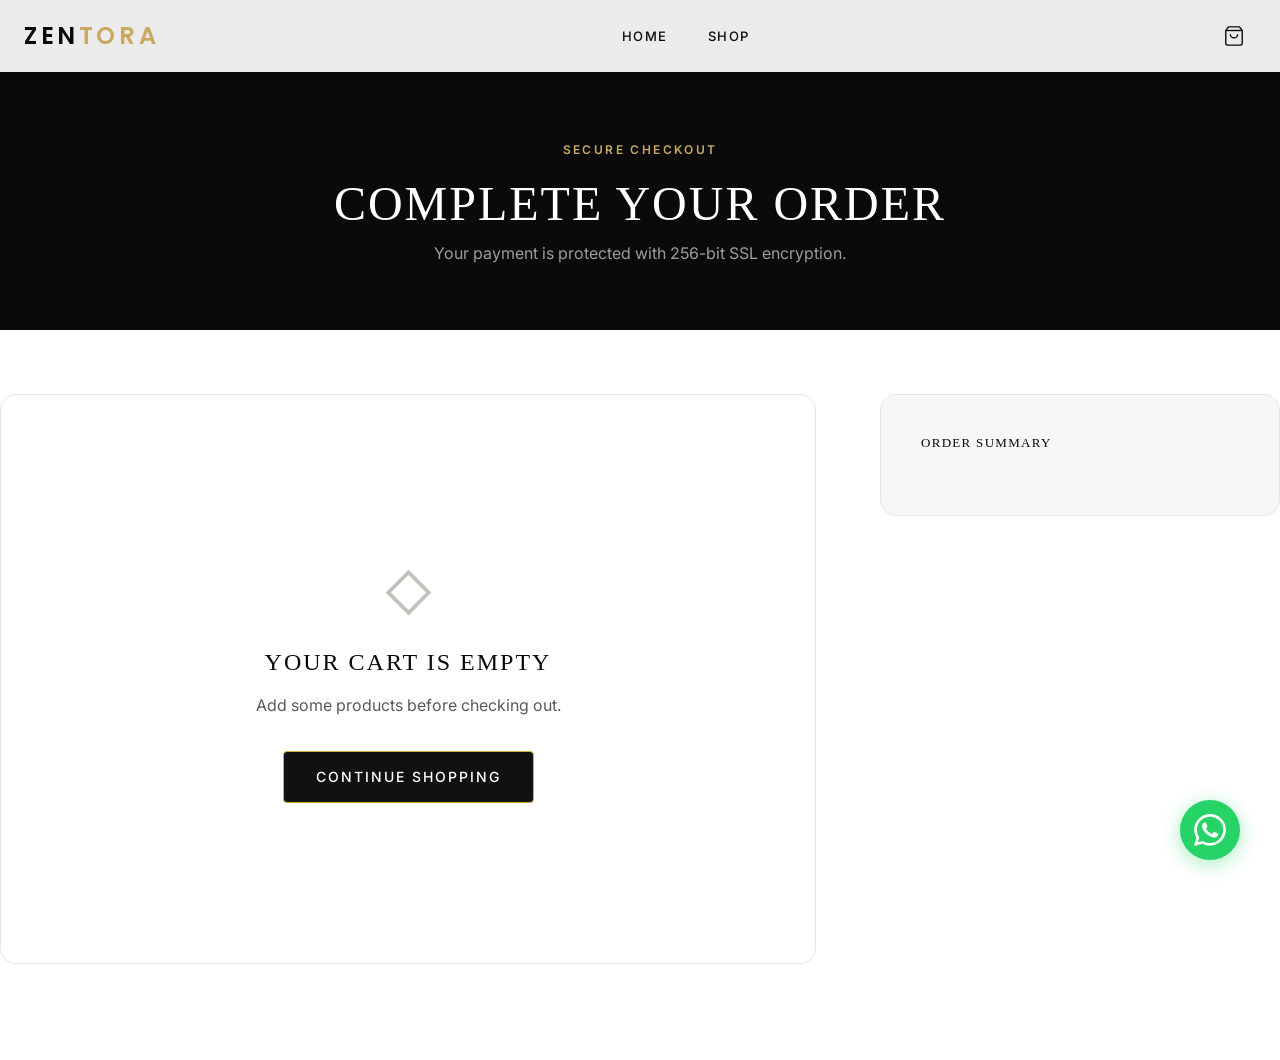
==== checkout.html @ fea0a37d "Zentora luxury website changes" ====
<!DOCTYPE html>
<html lang="en">
<head>
  <meta charset="UTF-8" />
  <meta name="viewport" content="width=device-width, initial-scale=1.0" />
  <meta name="description" content="Secure checkout at Zentora. Fast shipping, encrypted payments, and 30-day money-back guarantee." />
  <meta name="robots" content="noindex" />
  <meta name="theme-color" content="#0a0a0a" />
  <title>Checkout — Zentora</title>
  <link rel="preconnect" href="https://fonts.googleapis.com" />
  <link rel="preconnect" href="https://fonts.gstatic.com" crossorigin />
  <link href="https://fonts.googleapis.com/css2?family=Inter:wght@400;500;600&family=Poppins:wght@400;500;600&display=swap" rel="stylesheet" />
  <link rel="stylesheet" href="css/styles.css" />
</head>
<body data-page="checkout">

  <header class="header">
    <div class="container header-inner">
      <a href="index.html" class="logo">Zen<span>tora</span></a>
      <nav class="nav-menu" aria-label="Main navigation">
        <a href="index.html">Home</a>
        <a href="shop.html">Shop</a>
      </nav>
      <div class="header-actions">
        <button class="icon-btn cart-toggle" aria-label="Shopping cart">
          <svg width="22" height="22" viewBox="0 0 24 24" fill="none" stroke="currentColor" stroke-width="1.5"><path d="M6 2L3 6v14a2 2 0 0 0 2 2h14a2 2 0 0 0 2-2V6l-3-4z"/><line x1="3" y1="6" x2="21" y2="6"/><path d="M16 10a4 4 0 0 1-8 0"/></svg>
          <span class="count cart-count">0</span>
        </button>
      </div>
    </div>
  </header>

  <div class="page-hero">
    <div class="container">
      <span class="section-label">Secure Checkout</span>
      <h1>Complete Your Order</h1>
      <p>Your payment is protected with 256-bit SSL encryption.</p>
    </div>
  </div>

  <div class="container checkout-layout">
    <div class="checkout-form-wrapper">
      <div id="checkout-empty" class="checkout-empty">
        <div class="cart-empty-icon">◇</div>
        <h2>Your cart is empty</h2>
        <p style="color: var(--gray-600); margin: 1rem 0 2rem;">Add some products before checking out.</p>
        <a href="shop.html" class="btn btn-primary">Continue Shopping</a>
      </div>

      <div id="checkout-success" class="checkout-success">
        <div class="success-icon">✓</div>
        <h2>Thank You for Your Order!</h2>
        <p style="color: var(--gray-600); margin: 1rem 0;">Order <strong class="order-number"></strong> has been confirmed.</p>
        <p style="font-size: 0.875rem; color: var(--gray-400);">A confirmation email will be sent shortly.</p>
        <a href="shop.html" class="btn btn-primary" style="margin-top: 2rem;">Continue Shopping</a>
      </div>

      <form id="checkout-form">
        <div class="step-indicator">
          <div class="step active" data-step="1">Shipping</div>
          <div class="step" data-step="2">Payment</div>
          <div class="step" data-step="3">Review</div>
        </div>

        <!-- Step 1: Shipping -->
        <div class="checkout-step active" data-step="1">
          <h3 style="margin-bottom: 1.5rem; font-size: 1.25rem;">Shipping Information</h3>
          <div class="form-row">
            <div class="form-group">
              <label for="first-name">First Name</label>
              <input type="text" id="first-name" required />
            </div>
            <div class="form-group">
              <label for="last-name">Last Name</label>
              <input type="text" id="last-name" required />
            </div>
          </div>
          <div class="form-group">
            <label for="email">Email</label>
            <input type="email" id="email" required />
          </div>
          <div class="form-group">
            <label for="address">Address</label>
            <input type="text" id="address" required />
          </div>
          <div class="form-row">
            <div class="form-group">
              <label for="city">City</label>
              <input type="text" id="city" required />
            </div>
            <div class="form-group">
              <label for="country">Country</label>
              <select id="country" required>
                <option value="">Select country</option>
                <option value="US">United States</option>
                <option value="GB">United Kingdom</option>
                <option value="DE">Germany</option>
                <option value="FR">France</option>
                <option value="CA">Canada</option>
                <option value="AU">Australia</option>
                <option value="JP">Japan</option>
              </select>
            </div>
          </div>
          <div class="form-row">
            <div class="form-group">
              <label for="zip">ZIP / Postal Code</label>
              <input type="text" id="zip" required />
            </div>
            <div class="form-group">
              <label for="phone">Phone</label>
              <input type="tel" id="phone" required />
            </div>
          </div>
          <div class="form-actions">
            <a href="shop.html" class="btn btn-ghost">← Back to Shop</a>
            <button type="button" class="btn btn-primary" data-step="2">Continue to Payment →</button>
          </div>
        </div>

        <!-- Step 2: Payment -->
        <div class="checkout-step" data-step="2">
          <h3 style="margin-bottom: 1.5rem; font-size: 1.25rem;">Payment Details</h3>
          <div class="form-group">
            <label for="card-name">Name on Card</label>
            <input type="text" id="card-name" required />
          </div>
          <div class="form-group">
            <label for="card-number">Card Number</label>
            <input type="text" id="card-number" placeholder="1234 5678 9012 3456" maxlength="19" required />
          </div>
          <div class="form-row">
            <div class="form-group">
              <label for="expiry">Expiry Date</label>
              <input type="text" id="expiry" placeholder="MM/YY" maxlength="5" required />
            </div>
            <div class="form-group">
              <label for="cvv">CVV</label>
              <input type="text" id="cvv" placeholder="123" maxlength="4" required />
            </div>
          </div>
          <div class="trust-badges">
            <div class="trust-badge">🔒 256-bit SSL Encrypted</div>
            <div class="trust-badge">✓ PCI Compliant</div>
          </div>
          <div class="form-actions">
            <button type="button" class="btn btn-ghost" data-step="1">← Back</button>
            <button type="button" class="btn btn-primary" data-step="3">Review Order →</button>
          </div>
        </div>

        <!-- Step 3: Review -->
        <div class="checkout-step" data-step="3">
          <h3 style="margin-bottom: 1.5rem; font-size: 1.25rem;">Review & Place Order</h3>
          <p style="color: var(--gray-600); margin-bottom: 1.5rem; line-height: 1.7;">
            By placing your order, you agree to Zentora's Terms of Service and Privacy Policy. 
            Your payment is secure and your order includes our 30-day money-back guarantee.
          </p>
          <div class="trust-badges" style="margin-bottom: 1.5rem;">
            <div class="trust-badge">🔒 Secure Payment</div>
            <div class="trust-badge">↩ Money Back Guarantee</div>
            <div class="trust-badge">✓ Authenticity Guaranteed</div>
          </div>
          <div class="form-actions">
            <button type="button" class="btn btn-ghost" data-step="2">← Back</button>
            <button type="submit" class="btn btn-gold">Place Order</button>
          </div>
        </div>
      </form>
    </div>

    <aside class="checkout-summary" id="checkout-summary">
      <h3>Order Summary</h3>
    </aside>
  </div>

  <div class="cart-overlay" role="dialog" aria-label="Shopping cart">
    <div class="cart-panel">
      <div class="panel-header">
        <h3>Your Cart</h3>
        <button class="panel-close cart-close" aria-label="Close cart">&times;</button>
      </div>
      <div class="cart-content"></div>
    </div>
  </div>

  <a href="https://wa.me/1234567890?text=Hi%20Zentora%2C%20I%20need%20help%20with%20checkout" class="whatsapp-float" target="_blank" rel="noopener noreferrer" aria-label="Chat on WhatsApp">
    <svg viewBox="0 0 24 24"><path d="M17.472 14.382c-.297-.149-1.758-.867-2.03-.967-.273-.099-.471-.148-.67.15-.197.297-.767.966-.94 1.164-.173.199-.347.223-.644.075-.297-.15-1.255-.463-2.39-1.475-.883-.788-1.48-1.761-1.653-2.059-.173-.297-.018-.458.13-.606.134-.133.298-.347.446-.52.149-.174.198-.298.298-.497.099-.198.05-.371-.025-.52-.075-.149-.669-1.612-.916-2.207-.242-.579-.487-.5-.669-.51-.173-.008-.371-.01-.57-.01-.198 0-.52.074-.792.372-.272.297-1.04 1.016-1.04 2.479 0 1.462 1.065 2.875 1.213 3.074.149.198 2.096 3.2 5.077 4.487.709.306 1.262.489 1.694.625.712.227 1.36.195 1.871.118.571-.085 1.758-.719 2.006-1.413.248-.694.248-1.289.173-1.413-.074-.124-.272-.198-.57-.347m-5.421 7.403h-.004a9.87 9.87 0 01-5.031-1.378l-.361-.214-3.741.982.998-3.648-.235-.374a9.86 9.86 0 01-1.51-5.26c.001-5.45 4.436-9.884 9.888-9.884 2.64 0 5.122 1.03 6.988 2.898a9.825 9.825 0 012.893 6.994c-.003 5.45-4.435 9.884-9.885 9.884m8.413-18.297A11.815 11.815 0 0012.05 0C5.495 0 .16 5.335.157 11.892c0 2.096.547 4.142 1.588 5.945L.057 24l6.305-1.654a11.882 11.882 0 005.683 1.448h.005c6.554 0 11.89-5.335 11.893-11.893a11.821 11.821 0 00-3.48-8.413z"/></svg>
  </a>

  <script type="module" src="js/app.js"></script>
</body>
</html>
---- css/styles.css ----
/* ═══════════════════════════════════════════════════════════
   ZENTORA — Luxury Ecommerce Design System
   ═══════════════════════════════════════════════════════════ */

:root {
  --black: #0a0a0a;
  --black-soft: #141414;
  --black-muted: #1e1e1e;
  --white: #ffffff;
  --off-white: #f8f7f5;
  --cream: #f0ede8;
  --gold: #c9a962;
  --gold-light: #e0c98a;
  --gold-dark: #a68b4b;
  --gray-100: #e8e6e3;
  --gray-200: #c4c0ba;
  --gray-400: #8a8580;
  --gray-600: #5c5854;
  --success: #2d6a4f;
  --danger: #c0392b;

  --font-sans: 'Inter', -apple-system, BlinkMacSystemFont, sans-serif;
  --font-display: 'Poppins', var(--font-sans);

  --space-xs: 0.5rem;
  --space-sm: 1rem;
  --space-md: 1.5rem;
  --space-lg: 2.5rem;
  --space-xl: 4rem;
  --space-2xl: 6rem;

  --radius-sm: 4px;
  --radius-md: 8px;
  --radius-lg: 16px;

  --shadow-sm: 0 2px 8px rgba(0, 0, 0, 0.06);
  --shadow-md: 0 8px 32px rgba(0, 0, 0, 0.1);
  --shadow-lg: 0 20px 60px rgba(0, 0, 0, 0.15);
  --shadow-gold: 0 4px 24px rgba(201, 169, 98, 0.25);

  --transition: 0.35s cubic-bezier(0.4, 0, 0.2, 1);
  --header-h: 72px;
}

*, *::before, *::after { box-sizing: border-box; margin: 0; padding: 0; }

html {
  scroll-behavior: smooth;
  -webkit-font-smoothing: antialiased;
  -moz-osx-font-smoothing: grayscale;
}

body {
  font-family: var(--font-sans);
  font-size: 16px;
  line-height: 1.6;
  color: var(--black);
  background: var(--white);
  overflow-x: hidden;
}

body.no-scroll { overflow: hidden; }

img { max-width: 100%; height: auto; display: block; }
a { color: inherit; text-decoration: none; }
button { font-family: inherit; cursor: pointer; border: none; background: none; }
ul { list-style: none; }

.container {
  width: 100%;
  max-width: 1280px;
  margin: 0 auto;
  padding: 0 var(--space-md);
}

.container-narrow { max-width: 960px; }

/* ─── Typography ─── */
h1, h2, h3, h4 {
  font-family: var(--font-display);
  font-weight: 500;
  line-height: 1.2;
  letter-spacing: -0.02em;
}

.section-label {
  display: inline-block;
  font-size: 0.75rem;
  font-weight: 600;
  letter-spacing: 0.2em;
  text-transform: uppercase;
  color: var(--gold);
  margin-bottom: var(--space-sm);
}

.section-title {
  font-size: clamp(2rem, 4vw, 3rem);
  margin-bottom: var(--space-sm);
}

.section-subtitle {
  font-size: 1.125rem;
  color: var(--gray-600);
  max-width: 560px;
}

.section-header {
  text-align: center;
  margin-bottom: var(--space-xl);
}

.section-header .section-subtitle { margin: 0 auto; }

/* ─── Buttons ─── */
.btn {
  display: inline-flex;
  align-items: center;
  justify-content: center;
  gap: 0.5rem;
  padding: 0.875rem 2rem;
  font-size: 0.875rem;
  font-weight: 500;
  letter-spacing: 0.05em;
  text-transform: uppercase;
  border-radius: var(--radius-sm);
  transition: var(--transition);
  white-space: nowrap;
}

.btn-primary {
  background: var(--black);
  color: var(--white);
  border: 1px solid var(--black);
}

.btn-primary:hover {
  background: var(--gold);
  border-color: var(--gold);
  color: var(--black);
  box-shadow: var(--shadow-gold);
  transform: translateY(-2px);
}

.btn-outline {
  background: transparent;
  color: var(--white);
  border: 1px solid rgba(255, 255, 255, 0.5);
}

.btn-outline:hover {
  background: var(--white);
  color: var(--black);
  border-color: var(--white);
}

.btn-ghost {
  background: transparent;
  color: var(--black);
  border: 1px solid var(--gray-200);
}

.btn-ghost:hover {
  border-color: var(--gold);
  color: var(--gold-dark);
}

.btn-gold {
  background: linear-gradient(135deg, var(--gold) 0%, var(--gold-dark) 100%);
  color: var(--black);
  border: none;
}

.btn-gold:hover {
  box-shadow: var(--shadow-gold);
  transform: translateY(-2px);
}

.btn-sm { padding: 0.625rem 1.25rem; font-size: 0.75rem; }
.btn-block { width: 100%; }
.btn:disabled { opacity: 0.6; cursor: not-allowed; transform: none !important; }

/* ─── Header ─── */
.header {
  position: fixed;
  top: 0;
  left: 0;
  right: 0;
  z-index: 1000;
  height: var(--header-h);
  background: rgba(255, 255, 255, 0.92);
  backdrop-filter: blur(20px);
  -webkit-backdrop-filter: blur(20px);
  border-bottom: 1px solid transparent;
  transition: var(--transition);
}

.header.scrolled {
  border-bottom-color: var(--gray-100);
  box-shadow: var(--shadow-sm);
}

.header.hidden { transform: translateY(-100%); }

.header-inner {
  display: flex;
  align-items: center;
  justify-content: space-between;
  height: var(--header-h);
}

.logo {
  font-family: var(--font-display);
  font-size: 1.5rem;
  font-weight: 600;
  letter-spacing: 0.15em;
  text-transform: uppercase;
}

.logo span { color: var(--gold); }

.nav-menu {
  display: flex;
  align-items: center;
  gap: var(--space-lg);
}

.nav-menu a {
  font-size: 0.8125rem;
  font-weight: 500;
  letter-spacing: 0.08em;
  text-transform: uppercase;
  position: relative;
  transition: color var(--transition);
}

.nav-menu a::after {
  content: '';
  position: absolute;
  bottom: -4px;
  left: 0;
  width: 0;
  height: 1px;
  background: var(--gold);
  transition: width var(--transition);
}

.nav-menu a:hover { color: var(--gold-dark); }
.nav-menu a:hover::after { width: 100%; }

.header-actions {
  display: flex;
  align-items: center;
  gap: var(--space-sm);
}

.icon-btn {
  position: relative;
  width: 44px;
  height: 44px;
  display: flex;
  align-items: center;
  justify-content: center;
  border-radius: 50%;
  transition: var(--transition);
  color: var(--black);
}

.icon-btn:hover { background: var(--cream); }

.icon-btn .count {
  position: absolute;
  top: 4px;
  right: 4px;
  min-width: 18px;
  height: 18px;
  padding: 0 5px;
  background: var(--gold);
  color: var(--black);
  font-size: 0.625rem;
  font-weight: 700;
  border-radius: 50%;
  display: none;
  align-items: center;
  justify-content: center;
}

.nav-toggle {
  display: none;
  flex-direction: column;
  gap: 5px;
  width: 44px;
  height: 44px;
  align-items: center;
  justify-content: center;
}

.nav-toggle span {
  display: block;
  width: 22px;
  height: 1.5px;
  background: var(--black);
  transition: var(--transition);
}

.nav-toggle.active span:nth-child(1) { transform: rotate(45deg) translate(4px, 5px); }
.nav-toggle.active span:nth-child(2) { opacity: 0; }
.nav-toggle.active span:nth-child(3) { transform: rotate(-45deg) translate(4px, -5px); }

/* ─── Hero ─── */
.hero {
  position: relative;
  min-height: 100vh;
  display: flex;
  align-items: center;
  padding-top: var(--header-h);
  overflow: hidden;
  background: var(--black);
}

.hero-bg {
  position: absolute;
  inset: 0;
  background:
    linear-gradient(135deg, rgba(10, 10, 10, 0.85) 0%, rgba(10, 10, 10, 0.6) 50%, rgba(10, 10, 10, 0.75) 100%),
    url('https://images.unsplash.com/photo-1441986300917-64674bd600d8?w=1920&h=1080&fit=crop&q=80') center/cover no-repeat;
}

.hero-bg::after {
  content: '';
  position: absolute;
  inset: 0;
  background: radial-gradient(ellipse at 70% 50%, rgba(201, 169, 98, 0.08) 0%, transparent 60%);
}

.hero-content {
  position: relative;
  z-index: 2;
  max-width: 720px;
  padding: var(--space-2xl) 0;
}

.hero-badge {
  display: inline-flex;
  align-items: center;
  gap: 0.5rem;
  padding: 0.5rem 1rem;
  background: rgba(201, 169, 98, 0.15);
  border: 1px solid rgba(201, 169, 98, 0.3);
  border-radius: 100px;
  font-size: 0.75rem;
  font-weight: 500;
  letter-spacing: 0.1em;
  text-transform: uppercase;
  color: var(--gold-light);
  margin-bottom: var(--space-md);
  animation: fadeUp 0.8s ease forwards;
}

.hero-title {
  font-size: clamp(2.5rem, 6vw, 4.5rem);
  font-weight: 500;
  color: var(--white);
  line-height: 1.1;
  margin-bottom: var(--space-md);
  animation: fadeUp 0.8s 0.1s ease forwards;
  opacity: 0;
}

.hero-title em {
  font-style: normal;
  color: var(--gold);
}

.hero-subtitle {
  font-size: clamp(1rem, 2vw, 1.25rem);
  color: rgba(255, 255, 255, 0.7);
  line-height: 1.7;
  margin-bottom: var(--space-lg);
  max-width: 520px;
  animation: fadeUp 0.8s 0.2s ease forwards;
  opacity: 0;
}

.hero-cta {
  display: flex;
  flex-wrap: wrap;
  gap: var(--space-sm);
  animation: fadeUp 0.8s 0.3s ease forwards;
  opacity: 0;
}

.hero-stats {
  display: flex;
  gap: var(--space-xl);
  margin-top: var(--space-xl);
  padding-top: var(--space-lg);
  border-top: 1px solid rgba(255, 255, 255, 0.1);
  animation: fadeUp 0.8s 0.4s ease forwards;
  opacity: 0;
}

.hero-stat strong {
  display: block;
  font-family: var(--font-display);
  font-size: 1.75rem;
  color: var(--gold);
  font-weight: 500;
}

.hero-stat span {
  font-size: 0.8125rem;
  color: rgba(255, 255, 255, 0.5);
  letter-spacing: 0.05em;
}

.hero-scroll {
  position: absolute;
  bottom: var(--space-lg);
  left: 50%;
  transform: translateX(-50%);
  color: rgba(255, 255, 255, 0.4);
  font-size: 0.75rem;
  letter-spacing: 0.15em;
  text-transform: uppercase;
  animation: bounce 2s infinite;
}

/* ─── Trust Bar ─── */
.trust-bar {
  background: var(--black-soft);
  padding: var(--space-md) 0;
  border-bottom: 1px solid rgba(201, 169, 98, 0.15);
}

.trust-bar-inner {
  display: flex;
  justify-content: center;
  flex-wrap: wrap;
  gap: var(--space-lg);
}

.trust-bar-item {
  display: flex;
  align-items: center;
  gap: 0.5rem;
  font-size: 0.8125rem;
  color: rgba(255, 255, 255, 0.7);
  letter-spacing: 0.03em;
}

.trust-bar-item svg { color: var(--gold); flex-shrink: 0; }

/* ─── Sections ─── */
section { padding: var(--space-2xl) 0; }

section:nth-child(even) { background: var(--off-white); }

/* ─── Product Grid ─── */
.product-grid {
  display: grid;
  grid-template-columns: repeat(auto-fill, minmax(280px, 1fr));
  gap: var(--space-lg);
}

.product-card {
  background: var(--white);
  border-radius: var(--radius-md);
  overflow: hidden;
  transition: var(--transition);
  border: 1px solid var(--gray-100);
}

.product-card:hover {
  box-shadow: var(--shadow-md);
  transform: translateY(-4px);
  border-color: transparent;
}

.product-card-image {
  position: relative;
  aspect-ratio: 4/5;
  overflow: hidden;
  background: var(--cream);
}

.product-card-image img {
  width: 100%;
  height: 100%;
  object-fit: cover;
  transition: transform 0.6s ease;
}

.product-card:hover .product-card-image img { transform: scale(1.06); }

.product-badge {
  position: absolute;
  top: var(--space-sm);
  left: var(--space-sm);
  padding: 0.35rem 0.75rem;
  background: var(--black);
  color: var(--gold);
  font-size: 0.6875rem;
  font-weight: 600;
  letter-spacing: 0.1em;
  text-transform: uppercase;
  z-index: 2;
}

.product-discount {
  position: absolute;
  top: var(--space-sm);
  right: var(--space-sm);
  padding: 0.35rem 0.75rem;
  background: var(--gold);
  color: var(--black);
  font-size: 0.6875rem;
  font-weight: 700;
  z-index: 2;
}

.product-card-overlay {
  position: absolute;
  inset: 0;
  background: rgba(10, 10, 10, 0.4);
  display: flex;
  flex-direction: column;
  align-items: center;
  justify-content: center;
  gap: var(--space-sm);
  opacity: 0;
  transition: var(--transition);
}

.product-card:hover .product-card-overlay { opacity: 1; }

.wishlist-btn {
  width: 44px;
  height: 44px;
  border-radius: 50%;
  background: var(--white);
  display: flex;
  align-items: center;
  justify-content: center;
  transition: var(--transition);
}

.wishlist-btn:hover,
.wishlist-btn.active {
  background: var(--gold);
  color: var(--black);
}

.wishlist-btn.active svg { fill: currentColor; }

.product-card-body { padding: var(--space-md); }

.product-category {
  font-size: 0.6875rem;
  font-weight: 600;
  letter-spacing: 0.15em;
  text-transform: uppercase;
  color: var(--gray-400);
}

.product-name {
  font-size: 1rem;
  font-weight: 500;
  margin: 0.25rem 0 0.5rem;
  line-height: 1.4;
}

.product-rating {
  display: flex;
  align-items: center;
  gap: 0.25rem;
  margin-bottom: 0.5rem;
}

.star { color: var(--gray-200); font-size: 0.875rem; }
.star.filled, .star.half { color: var(--gold); }

.rating-count { font-size: 0.75rem; color: var(--gray-400); margin-left: 0.25rem; }

.product-price { display: flex; align-items: center; gap: 0.5rem; }

.price-current {
  font-family: var(--font-display);
  font-size: 1.125rem;
  font-weight: 600;
}

.price-original {
  font-size: 0.875rem;
  color: var(--gray-400);
  text-decoration: line-through;
}

/* ─── Categories ─── */
.categories-grid {
  display: grid;
  grid-template-columns: repeat(5, 1fr);
  gap: var(--space-md);
}

.category-card {
  position: relative;
  aspect-ratio: 3/4;
  border-radius: var(--radius-md);
  overflow: hidden;
  display: block;
}

.category-card img {
  width: 100%;
  height: 100%;
  object-fit: cover;
  transition: transform 0.6s ease;
}

.category-card:hover img { transform: scale(1.08); }

.category-card-content {
  position: absolute;
  inset: 0;
  background: linear-gradient(to top, rgba(10, 10, 10, 0.85) 0%, transparent 60%);
  display: flex;
  flex-direction: column;
  justify-content: flex-end;
  padding: var(--space-md);
  color: var(--white);
  transition: var(--transition);
}

.category-card:hover .category-card-content {
  background: linear-gradient(to top, rgba(10, 10, 10, 0.9) 0%, rgba(201, 169, 98, 0.15) 100%);
}

.category-icon { font-size: 1.25rem; color: var(--gold); margin-bottom: 0.25rem; }

.category-card h3 {
  font-size: 1.25rem;
  margin-bottom: 0.25rem;
}

.category-link {
  font-size: 0.75rem;
  letter-spacing: 0.1em;
  text-transform: uppercase;
  color: var(--gold-light);
  opacity: 0;
  transform: translateY(8px);
  transition: var(--transition);
}

.category-card:hover .category-link { opacity: 1; transform: translateY(0); }

/* ─── Why Choose Us ─── */
.features-grid {
  display: grid;
  grid-template-columns: repeat(3, 1fr);
  gap: var(--space-lg);
}

.feature-card {
  text-align: center;
  padding: var(--space-xl) var(--space-md);
  background: var(--white);
  border: 1px solid var(--gray-100);
  border-radius: var(--radius-lg);
  transition: var(--transition);
}

.feature-card:hover {
  border-color: var(--gold);
  box-shadow: var(--shadow-gold);
  transform: translateY(-4px);
}

.feature-icon {
  width: 64px;
  height: 64px;
  margin: 0 auto var(--space-md);
  display: flex;
  align-items: center;
  justify-content: center;
  background: linear-gradient(135deg, var(--cream) 0%, var(--white) 100%);
  border: 1px solid var(--gray-100);
  border-radius: 50%;
  font-size: 1.5rem;
}

.feature-card h3 {
  font-size: 1.125rem;
  margin-bottom: 0.5rem;
}

.feature-card p {
  font-size: 0.9375rem;
  color: var(--gray-600);
  line-height: 1.7;
}

/* ─── Testimonials ─── */
.testimonials-grid {
  display: grid;
  grid-template-columns: repeat(4, 1fr);
  gap: var(--space-md);
}

.testimonial-card {
  background: var(--white);
  padding: var(--space-lg);
  border-radius: var(--radius-lg);
  border: 1px solid var(--gray-100);
  transition: var(--transition);
}

.testimonial-card:hover {
  box-shadow: var(--shadow-md);
  border-color: rgba(201, 169, 98, 0.3);
}

.testimonial-stars { margin-bottom: var(--space-sm); }

.testimonial-text {
  font-size: 0.9375rem;
  color: var(--gray-600);
  line-height: 1.7;
  margin-bottom: var(--space-md);
  font-style: italic;
}

.testimonial-author {
  display: flex;
  align-items: center;
  gap: var(--space-sm);
}

.testimonial-avatar {
  width: 44px;
  height: 44px;
  border-radius: 50%;
  background: var(--black);
  color: var(--gold);
  display: flex;
  align-items: center;
  justify-content: center;
  font-size: 0.75rem;
  font-weight: 600;
}

.testimonial-author strong {
  display: block;
  font-size: 0.875rem;
}

.testimonial-author span {
  font-size: 0.75rem;
  color: var(--gray-400);
}

/* ─── Deals Section ─── */
.deals-section {
  background: var(--black) !important;
  color: var(--white);
  position: relative;
  overflow: hidden;
}

.deals-section::before {
  content: '';
  position: absolute;
  top: -50%;
  right: -20%;
  width: 60%;
  height: 200%;
  background: radial-gradient(ellipse, rgba(201, 169, 98, 0.1) 0%, transparent 70%);
  pointer-events: none;
}

.deals-header {
  display: flex;
  flex-wrap: wrap;
  align-items: flex-end;
  justify-content: space-between;
  gap: var(--space-md);
  margin-bottom: var(--space-xl);
}

.deals-header .section-title { color: var(--white); margin: 0; }
.deals-header .section-label { margin: 0 0 0.5rem; }

.countdown-timer {
  display: flex;
  align-items: center;
  gap: 0.5rem;
}

.countdown-unit {
  text-align: center;
  background: rgba(255, 255, 255, 0.05);
  border: 1px solid rgba(201, 169, 98, 0.3);
  border-radius: var(--radius-sm);
  padding: 0.75rem 1rem;
  min-width: 72px;
}

.countdown-unit span {
  display: block;
  font-family: var(--font-display);
  font-size: 1.75rem;
  font-weight: 600;
  color: var(--gold);
}

.countdown-unit small {
  font-size: 0.625rem;
  letter-spacing: 0.1em;
  text-transform: uppercase;
  color: rgba(255, 255, 255, 0.5);
}

.countdown-sep {
  font-size: 1.5rem;
  color: var(--gold);
  font-weight: 300;
}

.deals-section .product-card {
  background: var(--black-soft);
  border-color: rgba(255, 255, 255, 0.08);
}

.deals-section .product-card-body { color: var(--white); }
.deals-section .product-category { color: rgba(255, 255, 255, 0.4); }

/* ─── Newsletter ─── */
.newsletter-section {
  background: linear-gradient(135deg, var(--cream) 0%, var(--off-white) 100%) !important;
}

.newsletter-box {
  max-width: 640px;
  margin: 0 auto;
  text-align: center;
  padding: var(--space-xl);
  background: var(--white);
  border-radius: var(--radius-lg);
  border: 1px solid var(--gray-100);
  box-shadow: var(--shadow-md);
}

.newsletter-form {
  display: flex;
  gap: 0.5rem;
  margin-top: var(--space-md);
}

.newsletter-form input {
  flex: 1;
  padding: 0.875rem 1.25rem;
  border: 1px solid var(--gray-200);
  border-radius: var(--radius-sm);
  font-size: 0.9375rem;
  font-family: inherit;
  transition: var(--transition);
}

.newsletter-form input:focus {
  outline: none;
  border-color: var(--gold);
  box-shadow: 0 0 0 3px rgba(201, 169, 98, 0.15);
}

.newsletter-note {
  font-size: 0.75rem;
  color: var(--gray-400);
  margin-top: var(--space-sm);
}

/* ─── Footer ─── */
.footer {
  background: var(--black);
  color: rgba(255, 255, 255, 0.7);
  padding: var(--space-2xl) 0 var(--space-lg);
}

.footer-grid {
  display: grid;
  grid-template-columns: 2fr 1fr 1fr 1fr;
  gap: var(--space-xl);
  margin-bottom: var(--space-xl);
}

.footer-brand .logo { color: var(--white); margin-bottom: var(--space-sm); }

.footer-brand p {
  font-size: 0.875rem;
  line-height: 1.7;
  max-width: 280px;
}

.footer h4 {
  color: var(--white);
  font-size: 0.8125rem;
  letter-spacing: 0.1em;
  text-transform: uppercase;
  margin-bottom: var(--space-md);
}

.footer-links li { margin-bottom: 0.5rem; }

.footer-links a {
  font-size: 0.875rem;
  transition: color var(--transition);
}

.footer-links a:hover { color: var(--gold); }

.footer-bottom {
  display: flex;
  flex-wrap: wrap;
  justify-content: space-between;
  align-items: center;
  gap: var(--space-sm);
  padding-top: var(--space-lg);
  border-top: 1px solid rgba(255, 255, 255, 0.08);
  font-size: 0.8125rem;
}

.payment-icons {
  display: flex;
  gap: var(--space-sm);
  font-size: 0.75rem;
  letter-spacing: 0.05em;
}

.payment-icons span {
  padding: 0.35rem 0.75rem;
  border: 1px solid rgba(255, 255, 255, 0.15);
  border-radius: var(--radius-sm);
}

/* ─── Cart / Wishlist Panels ─── */
.cart-overlay,
.wishlist-overlay {
  position: fixed;
  inset: 0;
  background: rgba(10, 10, 10, 0.5);
  backdrop-filter: blur(4px);
  z-index: 2000;
  opacity: 0;
  visibility: hidden;
  transition: var(--transition);
}

.cart-overlay.active,
.wishlist-overlay.active {
  opacity: 1;
  visibility: visible;
}

.cart-panel,
.wishlist-panel {
  position: fixed;
  top: 0;
  right: 0;
  width: 100%;
  max-width: 420px;
  height: 100vh;
  background: var(--white);
  z-index: 2001;
  display: flex;
  flex-direction: column;
  transform: translateX(100%);
  transition: transform var(--transition);
  box-shadow: var(--shadow-lg);
}

.cart-overlay.active .cart-panel,
.wishlist-overlay.active .wishlist-panel {
  transform: translateX(0);
}

.panel-header {
  display: flex;
  align-items: center;
  justify-content: space-between;
  padding: var(--space-md) var(--space-lg);
  border-bottom: 1px solid var(--gray-100);
}

.panel-header h3 {
  font-size: 1rem;
  letter-spacing: 0.1em;
  text-transform: uppercase;
}

.panel-close {
  width: 40px;
  height: 40px;
  font-size: 1.5rem;
  display: flex;
  align-items: center;
  justify-content: center;
  border-radius: 50%;
  transition: var(--transition);
}

.panel-close:hover { background: var(--cream); }

.cart-content,
.wishlist-content {
  flex: 1;
  overflow-y: auto;
  padding: var(--space-md);
}

.cart-empty {
  text-align: center;
  padding: var(--space-2xl) var(--space-md);
}

.cart-empty-icon {
  font-size: 3rem;
  color: var(--gray-200);
  margin-bottom: var(--space-sm);
}

.cart-item {
  display: grid;
  grid-template-columns: 80px 1fr auto;
  gap: var(--space-sm);
  padding: var(--space-sm) 0;
  border-bottom: 1px solid var(--gray-100);
  align-items: start;
}

.cart-item-img {
  width: 80px;
  height: 100px;
  object-fit: cover;
  border-radius: var(--radius-sm);
}

.cart-item-info h4 {
  font-size: 0.875rem;
  font-weight: 500;
  margin-bottom: 0.25rem;
}

.cart-item-price {
  font-weight: 600;
  font-size: 0.875rem;
}

.cart-item-qty {
  display: flex;
  align-items: center;
  gap: 0.5rem;
  margin-top: 0.5rem;
}

.qty-btn {
  width: 28px;
  height: 28px;
  border: 1px solid var(--gray-200);
  border-radius: var(--radius-sm);
  display: flex;
  align-items: center;
  justify-content: center;
  font-size: 1rem;
  transition: var(--transition);
}

.qty-btn:hover { border-color: var(--gold); color: var(--gold-dark); }

.cart-item-remove {
  font-size: 1.25rem;
  color: var(--gray-400);
  transition: color var(--transition);
}

.cart-item-remove:hover { color: var(--danger); }

.cart-footer {
  padding: var(--space-md) var(--space-lg);
  border-top: 1px solid var(--gray-100);
}

.cart-subtotal {
  display: flex;
  justify-content: space-between;
  font-weight: 600;
  font-size: 1.125rem;
  margin-bottom: 0.5rem;
}

.cart-note {
  font-size: 0.75rem;
  color: var(--gray-400);
  margin-bottom: var(--space-md);
}

.wishlist-item {
  display: grid;
  grid-template-columns: 64px 1fr auto auto;
  gap: var(--space-sm);
  align-items: center;
  padding: var(--space-sm) 0;
  border-bottom: 1px solid var(--gray-100);
}

.wishlist-item img {
  width: 64px;
  height: 80px;
  object-fit: cover;
  border-radius: var(--radius-sm);
}

.wishlist-item-info h4 { font-size: 0.8125rem; }
.wishlist-item-info span { font-size: 0.875rem; font-weight: 600; }

.wishlist-remove {
  font-size: 1.25rem;
  color: var(--gray-400);
}

/* ─── Shop Page ─── */
.page-hero {
  padding: calc(var(--header-h) + var(--space-xl)) 0 var(--space-xl);
  background: var(--black);
  color: var(--white);
  text-align: center;
}

.page-hero h1 {
  font-size: clamp(2rem, 4vw, 3rem);
  margin-bottom: 0.5rem;
}

.page-hero p { color: rgba(255, 255, 255, 0.6); }

.shop-layout {
  display: grid;
  grid-template-columns: 280px 1fr;
  gap: var(--space-xl);
  padding: var(--space-xl) 0 var(--space-2xl);
}

.shop-filters {
  position: sticky;
  top: calc(var(--header-h) + var(--space-md));
  align-self: start;
  padding: var(--space-lg);
  background: var(--off-white);
  border-radius: var(--radius-lg);
  border: 1px solid var(--gray-100);
}

.shop-filters h3 {
  font-size: 0.8125rem;
  letter-spacing: 0.1em;
  text-transform: uppercase;
  margin-bottom: var(--space-md);
}

.filter-group { margin-bottom: var(--space-md); }

.filter-group label {
  display: block;
  font-size: 0.75rem;
  font-weight: 600;
  letter-spacing: 0.05em;
  text-transform: uppercase;
  color: var(--gray-600);
  margin-bottom: 0.5rem;
}

.filter-group select,
.filter-group input {
  width: 100%;
  padding: 0.75rem 1rem;
  border: 1px solid var(--gray-200);
  border-radius: var(--radius-sm);
  font-family: inherit;
  font-size: 0.875rem;
  background: var(--white);
  transition: var(--transition);
}

.filter-group select:focus,
.filter-group input:focus {
  outline: none;
  border-color: var(--gold);
}

.price-range { display: flex; gap: 0.5rem; }
.price-range input { flex: 1; }

.category-pills {
  display: flex;
  flex-wrap: wrap;
  gap: 0.5rem;
  margin-bottom: var(--space-md);
}

.category-pill {
  padding: 0.5rem 1rem;
  font-size: 0.75rem;
  font-weight: 500;
  letter-spacing: 0.05em;
  text-transform: uppercase;
  border: 1px solid var(--gray-200);
  border-radius: 100px;
  transition: var(--transition);
}

.category-pill:hover,
.category-pill.active {
  background: var(--black);
  color: var(--white);
  border-color: var(--black);
}

.shop-toolbar {
  display: flex;
  justify-content: space-between;
  align-items: center;
  margin-bottom: var(--space-md);
}

#result-count { font-size: 0.875rem; color: var(--gray-600); }

.no-results {
  grid-column: 1 / -1;
  text-align: center;
  padding: var(--space-2xl);
}

/* ─── Checkout ─── */
.checkout-layout {
  display: grid;
  grid-template-columns: 1fr 400px;
  gap: var(--space-xl);
  padding: var(--space-xl) 0 var(--space-2xl);
}

.checkout-form-wrapper {
  background: var(--white);
  border: 1px solid var(--gray-100);
  border-radius: var(--radius-lg);
  padding: var(--space-xl);
}

.step-indicator {
  display: flex;
  gap: var(--space-md);
  margin-bottom: var(--space-xl);
}

.step-indicator .step {
  flex: 1;
  text-align: center;
  padding-bottom: var(--space-sm);
  border-bottom: 2px solid var(--gray-100);
  font-size: 0.75rem;
  font-weight: 600;
  letter-spacing: 0.05em;
  text-transform: uppercase;
  color: var(--gray-400);
  transition: var(--transition);
}

.step-indicator .step.active,
.step-indicator .step.completed {
  border-color: var(--gold);
  color: var(--black);
}

.checkout-step { display: none; }
.checkout-step.active { display: block; }

.form-row {
  display: grid;
  grid-template-columns: 1fr 1fr;
  gap: var(--space-md);
}

.form-group { margin-bottom: var(--space-md); }

.form-group label {
  display: block;
  font-size: 0.75rem;
  font-weight: 600;
  letter-spacing: 0.05em;
  text-transform: uppercase;
  color: var(--gray-600);
  margin-bottom: 0.5rem;
}

.form-group input,
.form-group select {
  width: 100%;
  padding: 0.875rem 1rem;
  border: 1px solid var(--gray-200);
  border-radius: var(--radius-sm);
  font-family: inherit;
  font-size: 0.9375rem;
  transition: var(--transition);
}

.form-group input:focus,
.form-group select:focus {
  outline: none;
  border-color: var(--gold);
  box-shadow: 0 0 0 3px rgba(201, 169, 98, 0.15);
}

.form-actions {
  display: flex;
  justify-content: space-between;
  margin-top: var(--space-lg);
}

.checkout-summary {
  position: sticky;
  top: calc(var(--header-h) + var(--space-md));
  align-self: start;
  background: var(--off-white);
  border: 1px solid var(--gray-100);
  border-radius: var(--radius-lg);
  padding: var(--space-lg);
}

.checkout-summary h3 {
  font-size: 0.8125rem;
  letter-spacing: 0.1em;
  text-transform: uppercase;
  margin-bottom: var(--space-md);
}

.checkout-item {
  display: grid;
  grid-template-columns: 56px 1fr auto;
  gap: var(--space-sm);
  padding: var(--space-sm) 0;
  border-bottom: 1px solid var(--gray-100);
  align-items: center;
}

.checkout-item img {
  width: 56px;
  height: 70px;
  object-fit: cover;
  border-radius: var(--radius-sm);
}

.checkout-item h4 { font-size: 0.8125rem; }
.checkout-item span { font-size: 0.75rem; color: var(--gray-400); }

.checkout-totals { margin-top: var(--space-md); }

.total-row {
  display: flex;
  justify-content: space-between;
  padding: 0.5rem 0;
  font-size: 0.875rem;
}

.total-final {
  font-size: 1.125rem;
  font-weight: 600;
  border-top: 1px solid var(--gray-200);
  margin-top: 0.5rem;
  padding-top: var(--space-sm);
}

.trust-badges {
  display: flex;
  flex-wrap: wrap;
  gap: var(--space-sm);
  margin-top: var(--space-md);
}

.trust-badge {
  display: flex;
  align-items: center;
  gap: 0.35rem;
  font-size: 0.75rem;
  color: var(--gray-600);
  padding: 0.5rem 0.75rem;
  background: var(--white);
  border: 1px solid var(--gray-100);
  border-radius: var(--radius-sm);
}

.checkout-empty,
.checkout-success {
  display: none;
  flex-direction: column;
  align-items: center;
  justify-content: center;
  text-align: center;
  padding: var(--space-2xl);
  min-height: 400px;
}

.checkout-success .success-icon {
  width: 80px;
  height: 80px;
  border-radius: 50%;
  background: var(--success);
  color: var(--white);
  display: flex;
  align-items: center;
  justify-content: center;
  font-size: 2rem;
  margin-bottom: var(--space-md);
}

/* ─── WhatsApp Float ─── */
.whatsapp-float {
  position: fixed;
  bottom: var(--space-lg);
  right: var(--space-lg);
  z-index: 1500;
  width: 60px;
  height: 60px;
  background: #25d366;
  border-radius: 50%;
  display: flex;
  align-items: center;
  justify-content: center;
  box-shadow: 0 4px 20px rgba(37, 211, 102, 0.4);
  transition: var(--transition);
  animation: pulse-whatsapp 2s infinite;
}

.whatsapp-float:hover {
  transform: scale(1.1);
  box-shadow: 0 6px 28px rgba(37, 211, 102, 0.5);
}

.whatsapp-float svg { width: 32px; height: 32px; fill: white; }

.whatsapp-tooltip {
  position: absolute;
  right: 72px;
  background: var(--black);
  color: var(--white);
  padding: 0.5rem 1rem;
  border-radius: var(--radius-sm);
  font-size: 0.8125rem;
  white-space: nowrap;
  opacity: 0;
  pointer-events: none;
  transition: var(--transition);
}

.whatsapp-float:hover .whatsapp-tooltip { opacity: 1; }

/* ─── Toast ─── */
.toast {
  position: fixed;
  bottom: var(--space-lg);
  left: 50%;
  transform: translateX(-50%) translateY(100px);
  background: var(--black);
  color: var(--white);
  padding: 0.875rem 1.5rem;
  border-radius: var(--radius-sm);
  font-size: 0.875rem;
  z-index: 3000;
  opacity: 0;
  transition: var(--transition);
  box-shadow: var(--shadow-lg);
  border-left: 3px solid var(--gold);
}

.toast.show {
  opacity: 1;
  transform: translateX(-50%) translateY(0);
}

/* ─── Animations ─── */
@keyframes fadeUp {
  from { opacity: 0; transform: translateY(24px); }
  to { opacity: 1; transform: translateY(0); }
}

@keyframes bounce {
  0%, 100% { transform: translateX(-50%) translateY(0); }
  50% { transform: translateX(-50%) translateY(8px); }
}

@keyframes pulse-whatsapp {
  0%, 100% { box-shadow: 0 4px 20px rgba(37, 211, 102, 0.4); }
  50% { box-shadow: 0 4px 30px rgba(37, 211, 102, 0.7); }
}

.reveal {
  opacity: 0;
  transform: translateY(32px);
  transition: opacity 0.7s ease, transform 0.7s ease;
}

.reveal.visible {
  opacity: 1;
  transform: translateY(0);
}

/* ─── Responsive ─── */
@media (max-width: 1024px) {
  .categories-grid { grid-template-columns: repeat(3, 1fr); }
  .testimonials-grid { grid-template-columns: repeat(2, 1fr); }
  .features-grid { grid-template-columns: 1fr; gap: var(--space-md); }
  .footer-grid { grid-template-columns: 1fr 1fr; }
  .shop-layout { grid-template-columns: 1fr; }
  .shop-filters { position: static; }
  .checkout-layout { grid-template-columns: 1fr; }
  .checkout-summary { position: static; }
}

@media (max-width: 768px) {
  :root { --header-h: 64px; }

  .nav-toggle { display: flex; }

  .nav-menu {
    position: fixed;
    top: var(--header-h);
    left: 0;
    right: 0;
    bottom: 0;
    background: var(--white);
    flex-direction: column;
    justify-content: center;
    gap: var(--space-lg);
    transform: translateX(100%);
    transition: transform var(--transition);
    z-index: 999;
  }

  .nav-menu.open { transform: translateX(0); }
  .nav-menu a { font-size: 1.125rem; }

  .hero-stats { flex-direction: column; gap: var(--space-md); }
  .categories-grid { grid-template-columns: repeat(2, 1fr); }
  .testimonials-grid { grid-template-columns: 1fr; }
  .product-grid { grid-template-columns: repeat(2, 1fr); gap: var(--space-sm); }
  .newsletter-form { flex-direction: column; }
  .deals-header { flex-direction: column; align-items: flex-start; }
  .footer-grid { grid-template-columns: 1fr; }
  .form-row { grid-template-columns: 1fr; }
  .whatsapp-float { bottom: var(--space-md); right: var(--space-md); width: 54px; height: 54px; }
}

@media (max-width: 480px) {
  .product-grid { grid-template-columns: 1fr; }
  .categories-grid { grid-template-columns: 1fr; }
  .countdown-unit { min-width: 56px; padding: 0.5rem; }
  .countdown-unit span { font-size: 1.25rem; }
}
/* 1. Headings ko Elegant Luxury Font dena */
h1, h2, h3, .hero-title, .section-title {
    font-family: 'Playfair Display', serif !important;
    letter-spacing: 2px;
    text-transform: uppercase;
}

/* 2. Navigation Links ko Premium Look dena */
.nav-menu a {
    letter-spacing: 1.5px;
    text-transform: uppercase;
    font-size: 13px;
    transition: color 0.3s ease-in-out;
}

/* 3. Hover karne par Gold (#D4AF37) rang aaye */
.nav-menu a:hover, .logo:hover {
    color: #D4AF37 !important;
}

/* 4. Buttons ko Metallic Gold aur Smooth Animation dena */
.btn-primary, .shop-now-btn {
    background-color: #111111 !important;
    color: #FFFFFF !important;
    border: 1px solid #D4AF37 !important;
    letter-spacing: 2px;
    text-transform: uppercase;
    transition: all 0.4s ease-in-out !important;
}

/* Button par mouse le jaane se rang badle */
.btn-primary:hover, .shop-now-btn:hover {
    background-color: #D4AF37 !important;
    color: #111111 !important;
}
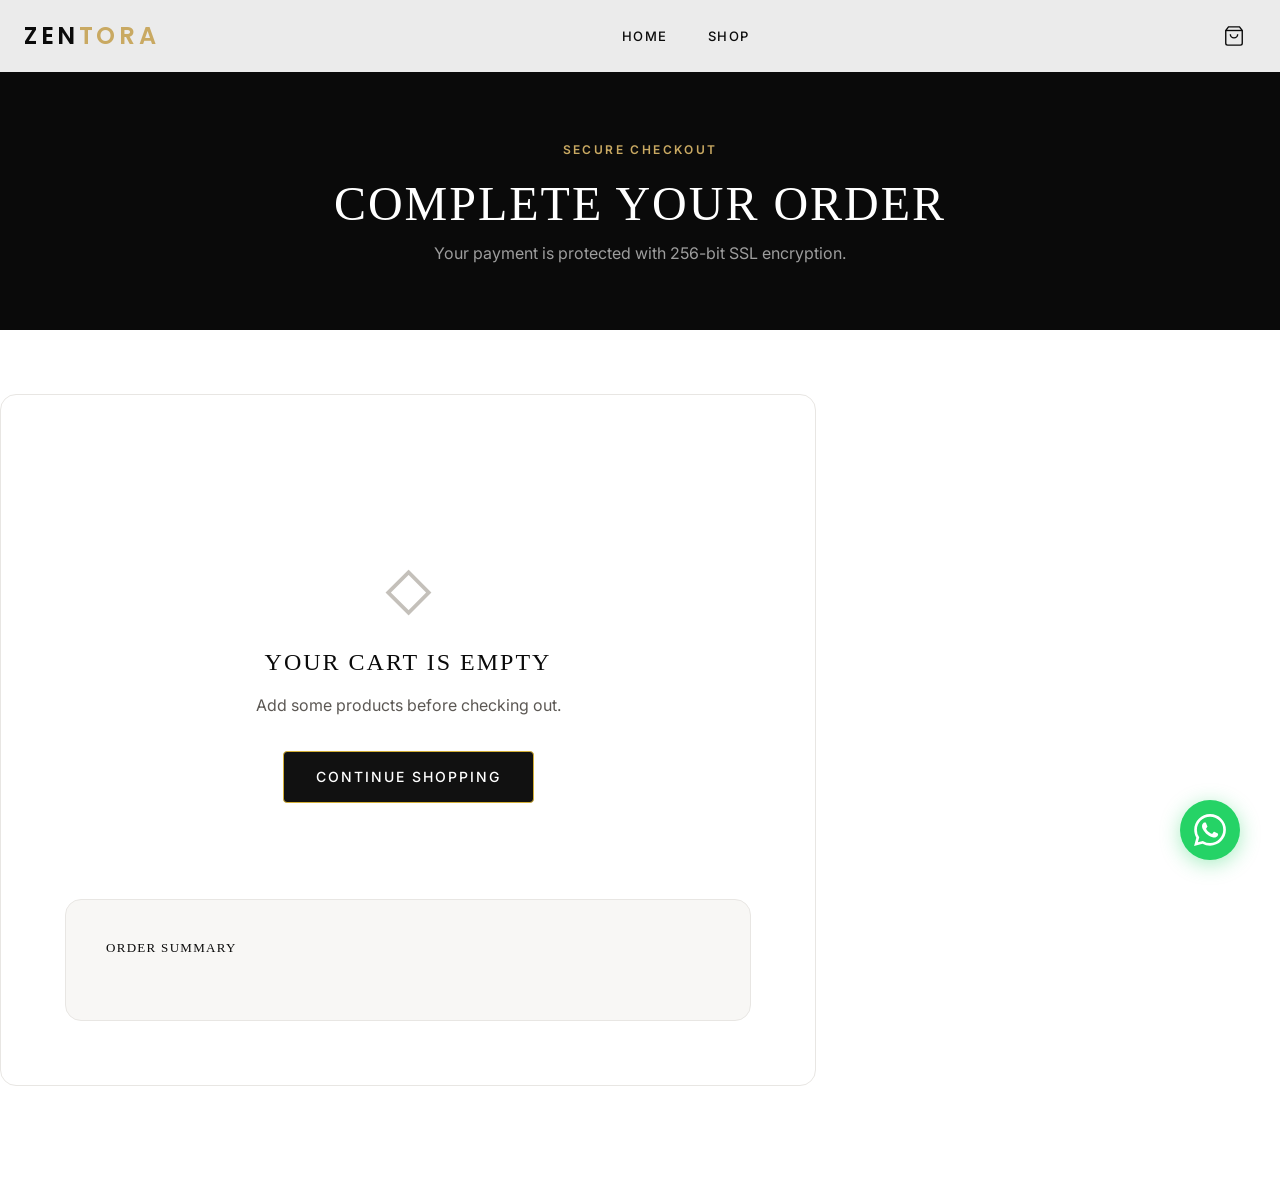
==== commit 3f374e2d: "added whatsapp payment methods" ====
--- a/checkout.html
+++ b/checkout.html
@@ -80,6 +80,10 @@
             <input type="email" id="email" required />
           </div>
           <div class="form-group">
+    <label for="phone">Phone Number</label>
+    <input type="text" id="phone" required />
+</div>
+          <div class="form-group">
             <label for="address">Address</label>
             <input type="text" id="address" required />
           </div>
@@ -91,15 +95,9 @@
             <div class="form-group">
               <label for="country">Country</label>
               <select id="country" required>
-                <option value="">Select country</option>
-                <option value="US">United States</option>
-                <option value="GB">United Kingdom</option>
-                <option value="DE">Germany</option>
-                <option value="FR">France</option>
-                <option value="CA">Canada</option>
-                <option value="AU">Australia</option>
-                <option value="JP">Japan</option>
-              </select>
+    <option value="">Select country</option>
+    <option value="PK">Pakistan</option>
+</select>
             </div>
           </div>
           <div class="form-row">
@@ -121,6 +119,43 @@
         <!-- Step 2: Payment -->
         <div class="checkout-step" data-step="2">
           <h3 style="margin-bottom: 1.5rem; font-size: 1.25rem;">Payment Details</h3>
+          <div class="checkout-step" data-step="2">
+    <h3 style="margin-bottom: 1.5rem; font-size: 1.25rem;">Payment Details</h3>
+
+    <div class="payment-methods-wrapper" style="margin-bottom: 2rem;">
+        
+        <div style="margin-bottom: 15px; border: 1px solid var(--gray-300, #ccc); padding: 15px; border-radius: 5px; text-align: left;">
+            <label style="font-weight: bold; cursor: pointer; display: block;">
+                <input type="radio" name="payment_method" value="cod" checked style="margin-right: 10px;">
+                Cash on Delivery (COD)
+            </label>
+            <p style="font-size: 0.875rem; color: var(--gray-600, #666); margin: 5px 0 0 25px;">
+                Jab parcel aapke ghar pahunche tab paise dein. (Pakistan Only)
+            </p>
+        </div>
+
+        <div style="margin-bottom: 15px; border: 1px solid var(--gray-300, #ccc); padding: 15px; border-radius: 5px; text-align: left;">
+            <label style="font-weight: bold; cursor: pointer; display: block;">
+                <input type="radio" name="payment_method" value="easypaisa" style="margin-right: 10px;">
+                EasyPaisa
+            </label>
+            <p style="font-size: 0.875rem; color: var(--gray-600, #666); margin: 5px 0 0 25px;">
+                Hamaray EasyPaisa account par transfer karein: <strong>03332754141</strong>
+            </p>
+        </div>
+
+        <div style="margin-bottom: 15px; border: 1px solid var(--gray-300, #ccc); padding: 15px; border-radius: 5px; text-align: left;">
+            <label style="font-weight: bold; cursor: pointer; display: block;">
+                <input type="radio" name="payment_method" value="jazzcash" style="margin-right: 10px;">
+                JazzCash
+            </label>
+            <p style="font-size: 0.875rem; color: var(--gray-600, #666); margin: 5px 0 0 25px;">
+                Hamaray JazzCash account par transfer karein: <strong>03332754141</strong>
+            </p>
+        </div>
+
+    </div>
+    
           <div class="form-group">
             <label for="card-name">Name on Card</label>
             <input type="text" id="card-name" required />
@@ -184,10 +219,50 @@
     </div>
   </div>
 
-  <a href="https://wa.me/1234567890?text=Hi%20Zentora%2C%20I%20need%20help%20with%20checkout" class="whatsapp-float" target="_blank" rel="noopener noreferrer" aria-label="Chat on WhatsApp">
+  <a href="https://wa.me/3352754141?text=Hi%20Zentora%2C%20I%20need%20help%20with%20checkout" class="whatsapp-float" target="_blank" rel="noopener noreferrer" aria-label="Chat on WhatsApp">
     <svg viewBox="0 0 24 24"><path d="M17.472 14.382c-.297-.149-1.758-.867-2.03-.967-.273-.099-.471-.148-.67.15-.197.297-.767.966-.94 1.164-.173.199-.347.223-.644.075-.297-.15-1.255-.463-2.39-1.475-.883-.788-1.48-1.761-1.653-2.059-.173-.297-.018-.458.13-.606.134-.133.298-.347.446-.52.149-.174.198-.298.298-.497.099-.198.05-.371-.025-.52-.075-.149-.669-1.612-.916-2.207-.242-.579-.487-.5-.669-.51-.173-.008-.371-.01-.57-.01-.198 0-.52.074-.792.372-.272.297-1.04 1.016-1.04 2.479 0 1.462 1.065 2.875 1.213 3.074.149.198 2.096 3.2 5.077 4.487.709.306 1.262.489 1.694.625.712.227 1.36.195 1.871.118.571-.085 1.758-.719 2.006-1.413.248-.694.248-1.289.173-1.413-.074-.124-.272-.198-.57-.347m-5.421 7.403h-.004a9.87 9.87 0 01-5.031-1.378l-.361-.214-3.741.982.998-3.648-.235-.374a9.86 9.86 0 01-1.51-5.26c.001-5.45 4.436-9.884 9.888-9.884 2.64 0 5.122 1.03 6.988 2.898a9.825 9.825 0 012.893 6.994c-.003 5.45-4.435 9.884-9.885 9.884m8.413-18.297A11.815 11.815 0 0012.05 0C5.495 0 .16 5.335.157 11.892c0 2.096.547 4.142 1.588 5.945L.057 24l6.305-1.654a11.882 11.882 0 005.683 1.448h.005c6.554 0 11.89-5.335 11.893-11.893a11.821 11.821 0 00-3.48-8.413z"/></svg>
   </a>
 
   <script type="module" src="js/app.js"></script>
+  <script>
+document.getElementById('checkout-form').addEventListener('submit', function(e) {
+    e.preventDefault(); // Form ko refresh hone se rokne ke liye
+
+    // Form se customer ki exact details uthana (Phone Number ke sath)
+    const firstName = document.getElementById('first-name').value;
+    const lastName = document.getElementById('last-name').value;
+    const email = document.getElementById('email').value;
+    const phone = document.getElementById('phone').value; // Naya added field
+    const address = document.getElementById('address').value;
+    const city = document.getElementById('city').value;
+    const country = document.getElementById('country').value;
+    
+    // Jo payment method customer select karega
+    const paymentMethod = document.querySelector('input[name="payment_method"]:checked') ? document.querySelector('input[name="payment_method"]:checked').value : 'COD';
+
+    // WhatsApp ka message taiyar karna
+    const whatsappMessage = `*New Order Received!*\n\n` +
+                            `*Name:* ${firstName} ${lastName}\n` +
+                            `*Email:* ${email}\n` +
+                            `*Phone:* ${phone}\n` +
+                            `*Address:* ${address}\n` +
+                            `*City:* ${city}\n` +
+                            `*Country:* ${country}\n` +
+                            `*Payment Method:* ${paymentMethod.toUpperCase()}`;
+
+    // Message ko URL friendly banana
+    const encodedMessage = encodeURIComponent(whatsappMessage);
+
+    // Aapka WhatsApp number
+    const myWhatsAppNumber = "923352754141"; 
+
+    // Customer ko WhatsApp par redirect karna
+    window.open(`https://wa.me/${myWhatsAppNumber}?text=${encodedMessage}`, '_blank');
+    
+    // Website par success screen dikhane ke liye
+    document.getElementById('checkout-form').style.display = 'none';
+    document.getElementById('checkout-success').style.display = 'block';
+});
+</script>
 </body>
 </html>
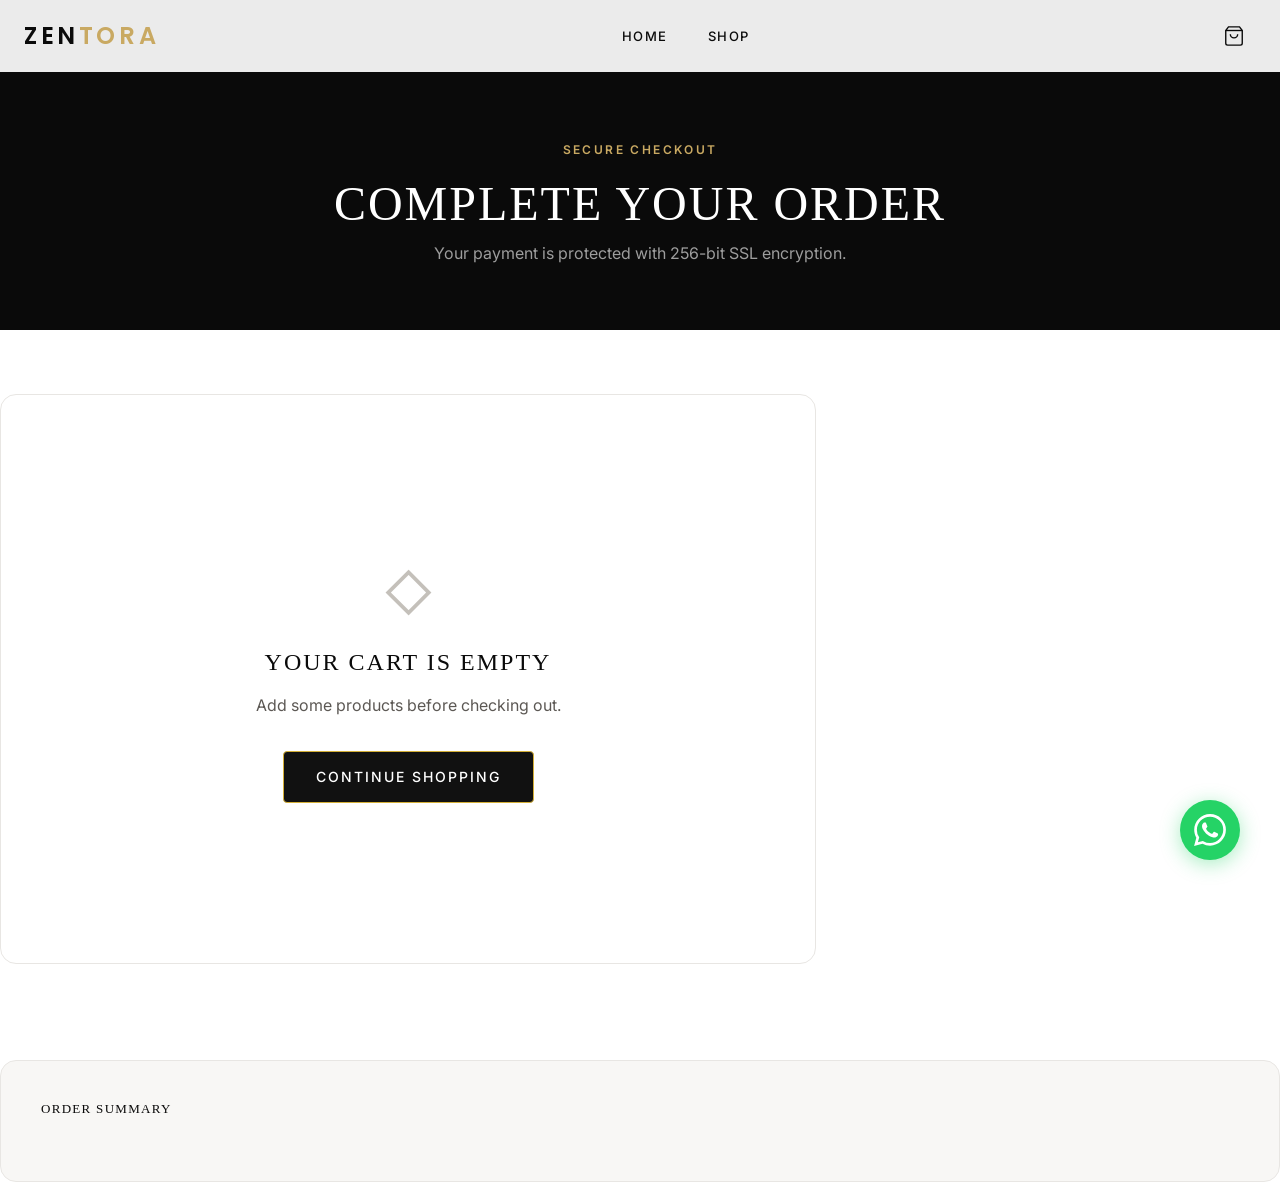
==== commit 762f11e6: "added whatsapp payment methods" ====
--- a/checkout.html
+++ b/checkout.html
@@ -117,9 +117,8 @@
         </div>
 
         <!-- Step 2: Payment -->
+        <div class="checkout-step" data-step="2" style="display: block !important;"></div>
         <div class="checkout-step" data-step="2">
-          <h3 style="margin-bottom: 1.5rem; font-size: 1.25rem;">Payment Details</h3>
-          <div class="checkout-step" data-step="2">
     <h3 style="margin-bottom: 1.5rem; font-size: 1.25rem;">Payment Details</h3>
 
     <div class="payment-methods-wrapper" style="margin-bottom: 2rem;">
@@ -155,24 +154,6 @@
         </div>
 
     </div>
-    
-          <div class="form-group">
-            <label for="card-name">Name on Card</label>
-            <input type="text" id="card-name" required />
-          </div>
-          <div class="form-group">
-            <label for="card-number">Card Number</label>
-            <input type="text" id="card-number" placeholder="1234 5678 9012 3456" maxlength="19" required />
-          </div>
-          <div class="form-row">
-            <div class="form-group">
-              <label for="expiry">Expiry Date</label>
-              <input type="text" id="expiry" placeholder="MM/YY" maxlength="5" required />
-            </div>
-            <div class="form-group">
-              <label for="cvv">CVV</label>
-              <input type="text" id="cvv" placeholder="123" maxlength="4" required />
-            </div>
           </div>
           <div class="trust-badges">
             <div class="trust-badge">🔒 256-bit SSL Encrypted</div>
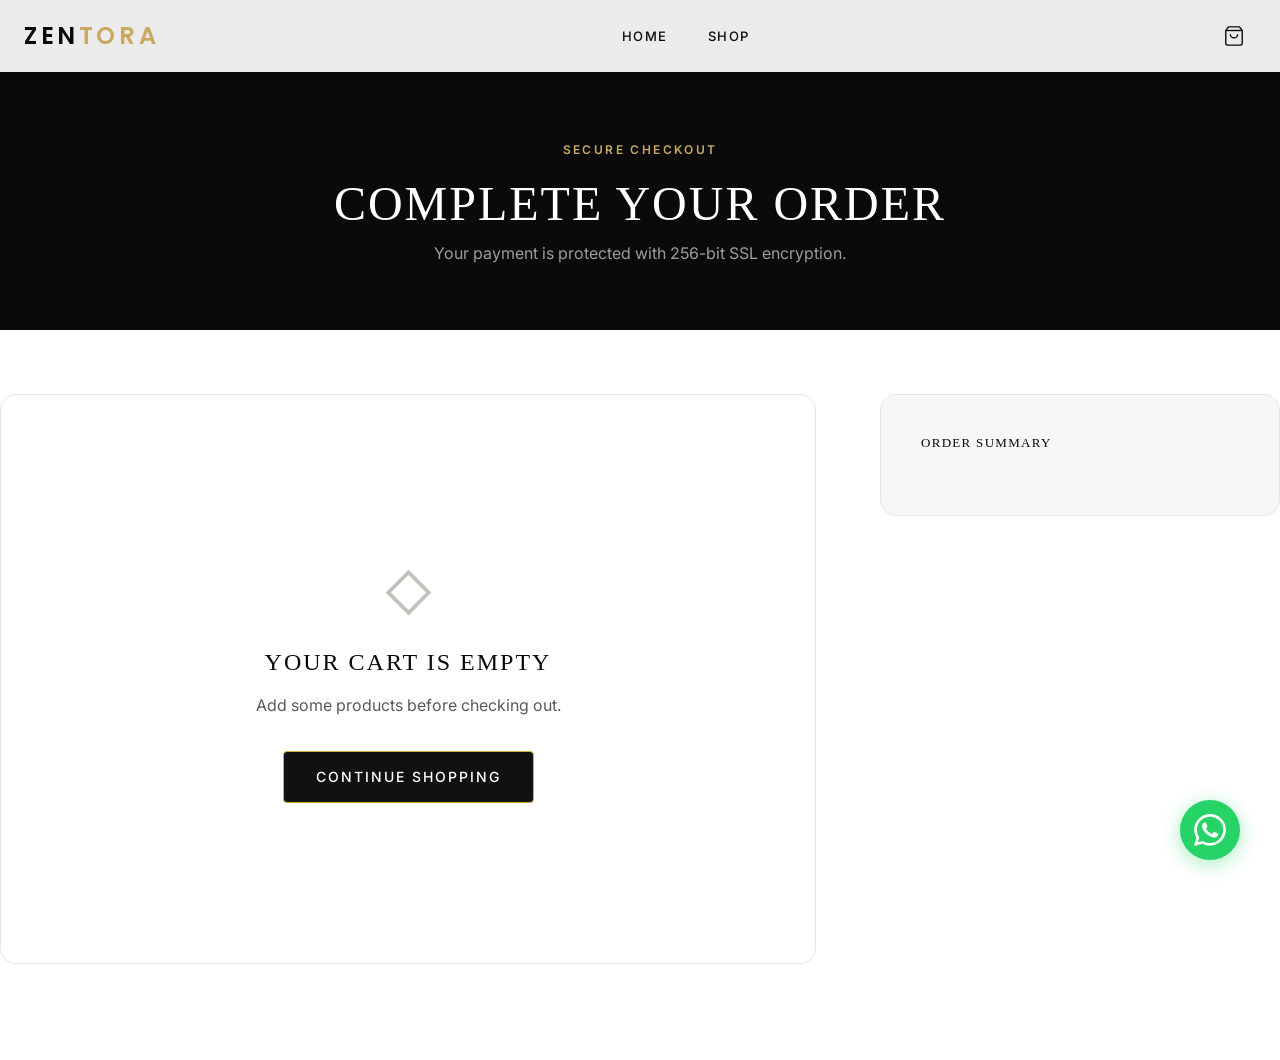
==== commit a9663840: "forced payment block visibility" ====
--- a/checkout.html
+++ b/checkout.html
@@ -117,53 +117,45 @@
         </div>
 
         <!-- Step 2: Payment -->
-        <div class="checkout-step" data-step="2" style="display: block !important;"></div>
-        <div class="checkout-step" data-step="2">
-    <h3 style="margin-bottom: 1.5rem; font-size: 1.25rem;">Payment Details</h3>
-
-    <div class="payment-methods-wrapper" style="margin-bottom: 2rem;">
+        <div class="checkout-step" data-step="2" style="display: block !important; min-height: 200px; margin-bottom: 2rem;">
+    <h3 style="margin-bottom: 1.5rem; font-size: 1.25rem; color: #000000; text-align: left; font-family: sans-serif;">Payment Details</h3>
+
+    <div class="payment-methods-wrapper" style="margin-bottom: 2rem; display: block !important; width: 100%;">
         
-        <div style="margin-bottom: 15px; border: 1px solid var(--gray-300, #ccc); padding: 15px; border-radius: 5px; text-align: left;">
-            <label style="font-weight: bold; cursor: pointer; display: block;">
-                <input type="radio" name="payment_method" value="cod" checked style="margin-right: 10px;">
+        <div style="margin-bottom: 15px; border: 1px solid #ccc; padding: 20px; border-radius: 5px; text-align: left; background-color: #ffffff; display: block !important;">
+            <label style="font-weight: bold; cursor: pointer; display: block; color: #000000; font-family: sans-serif;">
+                <input type="radio" name="payment_method" value="cod" checked style="margin-right: 10px; transform: scale(1.2);">
                 Cash on Delivery (COD)
             </label>
-            <p style="font-size: 0.875rem; color: var(--gray-600, #666); margin: 5px 0 0 25px;">
+            <p style="font-size: 0.875rem; color: #555555; margin: 8px 0 0 25px; font-family: sans-serif;">
                 Jab parcel aapke ghar pahunche tab paise dein. (Pakistan Only)
             </p>
         </div>
 
-        <div style="margin-bottom: 15px; border: 1px solid var(--gray-300, #ccc); padding: 15px; border-radius: 5px; text-align: left;">
-            <label style="font-weight: bold; cursor: pointer; display: block;">
-                <input type="radio" name="payment_method" value="easypaisa" style="margin-right: 10px;">
+        <div style="margin-bottom: 15px; border: 1px solid #ccc; padding: 20px; border-radius: 5px; text-align: left; background-color: #ffffff; display: block !important;">
+            <label style="font-weight: bold; cursor: pointer; display: block; color: #000000; font-family: sans-serif;">
+                <input type="radio" name="payment_method" value="easypaisa" style="margin-right: 10px; transform: scale(1.2);">
                 EasyPaisa
             </label>
-            <p style="font-size: 0.875rem; color: var(--gray-600, #666); margin: 5px 0 0 25px;">
-                Hamaray EasyPaisa account par transfer karein: <strong>03332754141</strong>
+            <p style="font-size: 0.875rem; color: #555555; margin: 8px 0 0 25px; font-family: sans-serif;">
+                Hamaray EasyPaisa account par transfer karein: <strong style="color: #000000;">03352754141</strong>
             </p>
         </div>
 
-        <div style="margin-bottom: 15px; border: 1px solid var(--gray-300, #ccc); padding: 15px; border-radius: 5px; text-align: left;">
-            <label style="font-weight: bold; cursor: pointer; display: block;">
-                <input type="radio" name="payment_method" value="jazzcash" style="margin-right: 10px;">
+        <div style="margin-bottom: 15px; border: 1px solid #ccc; padding: 20px; border-radius: 5px; text-align: left; background-color: #ffffff; display: block !important;">
+            <label style="font-weight: bold; cursor: pointer; display: block; color: #000000; font-family: sans-serif;">
+                <input type="radio" name="payment_method" value="jazzcash" style="margin-right: 10px; transform: scale(1.2);">
                 JazzCash
             </label>
-            <p style="font-size: 0.875rem; color: var(--gray-600, #666); margin: 5px 0 0 25px;">
-                Hamaray JazzCash account par transfer karein: <strong>03332754141</strong>
+            <p style="font-size: 0.875rem; color: #555555; margin: 8px 0 0 25px; font-family: sans-serif;">
+                Hamaray JazzCash account par transfer karein: <strong style="color: #000000;">03352754141</strong>
             </p>
         </div>
 
     </div>
-          </div>
-          <div class="trust-badges">
-            <div class="trust-badge">🔒 256-bit SSL Encrypted</div>
-            <div class="trust-badge">✓ PCI Compliant</div>
-          </div>
-          <div class="form-actions">
-            <button type="button" class="btn btn-ghost" data-step="1">← Back</button>
-            <button type="button" class="btn btn-primary" data-step="3">Review Order →</button>
-          </div>
-        </div>
+</div>
+
+    
 
         <!-- Step 3: Review -->
         <div class="checkout-step" data-step="3">
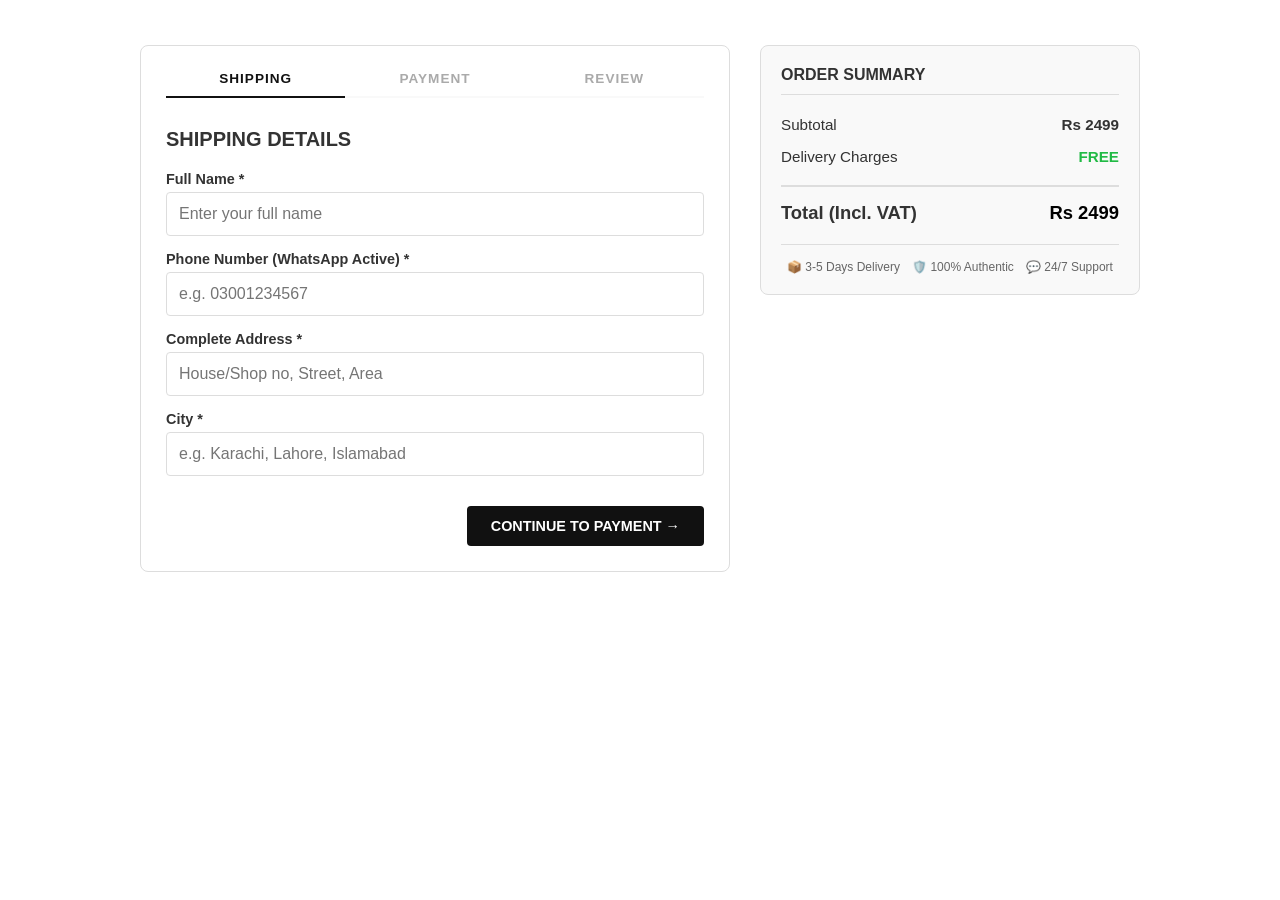
==== commit 0e68aa3d: "ultimate top tier brand layout checkout config" ====
--- a/checkout.html
+++ b/checkout.html
@@ -1,241 +1,435 @@
 <!DOCTYPE html>
 <html lang="en">
 <head>
-  <meta charset="UTF-8" />
-  <meta name="viewport" content="width=device-width, initial-scale=1.0" />
-  <meta name="description" content="Secure checkout at Zentora. Fast shipping, encrypted payments, and 30-day money-back guarantee." />
-  <meta name="robots" content="noindex" />
-  <meta name="theme-color" content="#0a0a0a" />
-  <title>Checkout — Zentora</title>
-  <link rel="preconnect" href="https://fonts.googleapis.com" />
-  <link rel="preconnect" href="https://fonts.gstatic.com" crossorigin />
-  <link href="https://fonts.googleapis.com/css2?family=Inter:wght@400;500;600&family=Poppins:wght@400;500;600&display=swap" rel="stylesheet" />
-  <link rel="stylesheet" href="css/styles.css" />
+    <meta charset="UTF-8">
+    <meta name="viewport" content="width=device-width, initial-scale=1.0">
+    <title>Secure Checkout | Zentora</title>
+    <style>
+        :root {
+            --primary: #111111;
+            --success: #21ba45;
+            --jazzcash: #ff6b00;
+            --gray-light: #f9f9f9;
+            --border: #dddddd;
+        }
+
+        body {
+            font-family: -apple-system, BlinkMacSystemFont, "Segoe UI", Roboto, sans-serif;
+            background-color: #ffffff;
+            color: #333;
+            margin: 0;
+            padding: 15px;
+        }
+
+        .checkout-layout {
+            max-width: 1000px;
+            margin: 30px auto;
+            display: grid;
+            grid-template-columns: 1fr 380px;
+            gap: 30px;
+        }
+
+        @media (max-width: 768px) {
+            .checkout-layout {
+                grid-template-columns: 1fr;
+            }
+        }
+
+        .main-content {
+            border: 1px solid var(--border);
+            padding: 25px;
+            border-radius: 8px;
+            background: #fff;
+        }
+
+        .sidebar-summary {
+            border: 1px solid var(--border);
+            padding: 20px;
+            border-radius: 8px;
+            background: var(--gray-light);
+            height: fit-content;
+        }
+
+        /* Steps Indicator */
+        .steps-header {
+            display: flex;
+            justify-content: space-between;
+            margin-bottom: 30px;
+            border-bottom: 2px solid var(--gray-light);
+            padding-bottom: 10px;
+        }
+
+        .step-tab {
+            font-size: 0.85rem;
+            font-weight: bold;
+            color: #aaa;
+            text-transform: uppercase;
+            letter-spacing: 1px;
+            flex: 1;
+            text-align: center;
+        }
+
+        .step-tab.active {
+            color: var(--primary);
+            border-bottom: 2px solid var(--primary);
+            margin-bottom: -12px;
+            padding-bottom: 10px;
+        }
+
+        .checkout-step {
+            display: none;
+        }
+
+        .checkout-step.active {
+            display: block;
+        }
+
+        h3 {
+            font-size: 1.25rem;
+            margin-top: 0;
+            margin-bottom: 20px;
+            text-transform: uppercase;
+        }
+
+        .form-group {
+            margin-bottom: 15px;
+        }
+
+        .form-group label {
+            display: block;
+            font-weight: 600;
+            margin-bottom: 5px;
+            font-size: 0.9rem;
+        }
+
+        .form-control {
+            width: 100%;
+            padding: 12px;
+            border: 1px solid var(--border);
+            border-radius: 4px;
+            box-sizing: border-box;
+            font-size: 1rem;
+        }
+
+        .form-control:focus {
+            border-color: var(--primary);
+            outline: none;
+        }
+
+        /* Payment Methods */
+        .payment-box {
+            border: 1px solid var(--border);
+            padding: 15px;
+            border-radius: 6px;
+            margin-bottom: 12px;
+            cursor: pointer;
+            background: #fff;
+        }
+
+        .payment-box label {
+            font-weight: bold;
+            display: flex;
+            align-items: center;
+            cursor: pointer;
+        }
+
+        .payment-box input[type="radio"] {
+            margin-right: 12px;
+            transform: scale(1.2);
+        }
+
+        .payment-box p {
+            margin: 5px 0 0 28px;
+            font-size: 0.85rem;
+            color: #666;
+        }
+
+        #verification-area {
+            display: none;
+            background: #fff;
+            padding: 15px;
+            border: 1px dashed var(--success);
+            border-radius: 6px;
+            margin-top: 15px;
+        }
+
+        .review-row {
+            display: flex;
+            justify-content: space-between;
+            padding: 10px 0;
+            border-bottom: 1px solid var(--border);
+        }
+
+        .actions-wrapper {
+            display: flex;
+            justify-content: space-between;
+            margin-top: 30px;
+        }
+
+        .btn {
+            padding: 12px 24px;
+            font-size: 0.9rem;
+            font-weight: bold;
+            text-transform: uppercase;
+            border: none;
+            border-radius: 4px;
+            cursor: pointer;
+        }
+
+        .btn-primary {
+            background-color: var(--primary);
+            color: white;
+        }
+
+        .btn-secondary {
+            background-color: transparent;
+            color: #666;
+            border: 1px solid var(--border);
+        }
+
+        /* Trust Badges */
+        .trust-badges {
+            display: flex;
+            justify-content: space-around;
+            margin-top: 20px;
+            font-size: 0.75rem;
+            color: #666;
+            border-top: 1px solid var(--border);
+            padding-top: 15px;
+        }
+    </style>
 </head>
-<body data-page="checkout">
-
-  <header class="header">
-    <div class="container header-inner">
-      <a href="index.html" class="logo">Zen<span>tora</span></a>
-      <nav class="nav-menu" aria-label="Main navigation">
-        <a href="index.html">Home</a>
-        <a href="shop.html">Shop</a>
-      </nav>
-      <div class="header-actions">
-        <button class="icon-btn cart-toggle" aria-label="Shopping cart">
-          <svg width="22" height="22" viewBox="0 0 24 24" fill="none" stroke="currentColor" stroke-width="1.5"><path d="M6 2L3 6v14a2 2 0 0 0 2 2h14a2 2 0 0 0 2-2V6l-3-4z"/><line x1="3" y1="6" x2="21" y2="6"/><path d="M16 10a4 4 0 0 1-8 0"/></svg>
-          <span class="count cart-count">0</span>
-        </button>
-      </div>
+<body>
+
+<div class="checkout-layout">
+    
+    <div class="main-content">
+        <div class="steps-header">
+            <div class="step-tab active" id="tab-1">Shipping</div>
+            <div class="step-tab" id="tab-2">Payment</div>
+            <div class="step-tab" id="tab-3">Review</div>
+        </div>
+
+        <div class="checkout-step active" id="step-1">
+            <h3>Shipping Details</h3>
+            <div class="form-group">
+                <label>Full Name *</label>
+                <input type="text" id="cust-name" class="form-control" placeholder="Enter your full name">
+            </div>
+            <div class="form-group">
+                <label>Phone Number (WhatsApp Active) *</label>
+                <input type="tel" id="cust-phone" class="form-control" placeholder="e.g. 03001234567">
+            </div>
+            <div class="form-group">
+                <label>Complete Address *</label>
+                <input type="text" id="cust-address" class="form-control" placeholder="House/Shop no, Street, Area">
+            </div>
+            <div class="form-group">
+                <label>City *</label>
+                <input type="text" id="cust-city" class="form-control" placeholder="e.g. Karachi, Lahore, Islamabad">
+            </div>
+            
+            <div class="actions-wrapper">
+                <div></div>
+                <button class="btn btn-primary" onclick="goToStep(2)">Continue to Payment →</button>
+            </div>
+        </div>
+
+        <div class="checkout-step" id="step-2">
+            <h3>Select Payment Method</h3>
+            
+            <div class="payment-box">
+                <label>
+                    <input type="radio" name="pay_method" value="COD" checked onchange="handlePaymentChange()">
+                    Cash on Delivery (COD)
+                </label>
+                <p>Pay with cash when the parcel is delivered to your doorstep.</p>
+            </div>
+
+            <div class="payment-box">
+                <label>
+                    <input type="radio" name="pay_method" value="EasyPaisa" onchange="handlePaymentChange()">
+                    EasyPaisa
+                </label>
+                <p>Transfer to EasyPaisa Account: <strong>03352754141</strong></p>
+            </div>
+
+            <div class="payment-box">
+                <label>
+                    <input type="radio" name="pay_method" value="JazzCash" onchange="handlePaymentChange()">
+                    JazzCash
+                </label>
+                <p>Transfer to JazzCash Account: <strong>03352754141</strong></p>
+            </div>
+
+            <div id="verification-area">
+                <h4 id="verify-title" style="margin: 0 0 10px 0;">Verification Details</h4>
+                <div class="form-group">
+                    <label>Your Account Number (Sender Phone):</label>
+                    <input type="text" id="sender-num" class="form-control" placeholder="03xxxxxxxxx">
+                </div>
+                <div class="form-group" style="margin-bottom: 0;">
+                    <label>Transaction ID (TRX ID):</label>
+                    <input type="text" id="trx-id" class="form-control" placeholder="Enter Transaction ID">
+                </div>
+            </div>
+
+            <div class="actions-wrapper">
+                <button class="btn btn-secondary" onclick="goToStep(1)">← Back</button>
+                <button class="btn btn-primary" onclick="goToStep(3)">Review Order →</button>
+            </div>
+        </div>
+
+        <div class="checkout-step" id="step-3">
+            <h3>Review Your Order</h3>
+            
+            <div style="background: var(--gray-light); padding: 15px; border-radius: 6px; margin-bottom: 20px;">
+                <div class="review-row"><strong>Name:</strong> <span id="rev-name">-</span></div>
+                <div class="review-row"><strong>Phone:</strong> <span id="rev-phone">-</span></div>
+                <div class="review-row"><strong>Address:</strong> <span id="rev-address">-</span></div>
+                <div class="review-row"><strong>Method:</strong> <span id="rev-method">-</span></div>
+                <div id="rev-trx-row" class="review-row" style="display: none;"><strong>TRX ID:</strong> <span id="rev-trx">-</span></div>
+            </div>
+
+            <div class="actions-wrapper">
+                <button class="btn btn-secondary" onclick="goToStep(2)">← Back</button>
+                <button class="btn btn-primary" style="background-color: #21ba45;" onclick="submitToWhatsApp()">⚡ PLACE ORDER VIA WHATSAPP</button>
+            </div>
+        </div>
     </div>
-  </header>
-
-  <div class="page-hero">
-    <div class="container">
-      <span class="section-label">Secure Checkout</span>
-      <h1>Complete Your Order</h1>
-      <p>Your payment is protected with 256-bit SSL encryption.</p>
+
+    <div class="sidebar-summary">
+        <h4 style="margin-top: 0; text-transform: uppercase; border-bottom: 1px solid var(--border); padding-bottom: 10px;">Order Summary</h4>
+        
+        <div style="display: flex; justify-content: space-between; margin: 15px 0; font-size: 0.95rem;">
+            <span>Subtotal</span>
+            <strong>Rs <span id="summary-subtotal">0</span></strong>
+        </div>
+        <div style="display: flex; justify-content: space-between; margin: 15px 0; font-size: 0.95rem;">
+            <span>Delivery Charges</span>
+            <strong style="color: var(--success);">FREE</strong>
+        </div>
+        
+        <div style="display: flex; justify-content: space-between; margin-top: 20px; padding-top: 15px; border-top: 2px solid var(--border); font-size: 1.15rem;">
+            <span><strong>Total (Incl. VAT)</strong></span>
+            <strong style="color: #000;">Rs <span id="summary-total">0</span></strong>
+        </div>
+
+        <div class="trust-badges">
+            <span>📦 3-5 Days Delivery</span>
+            <span>🛡️ 100% Authentic</span>
+            <span>💬 24/7 Support</span>
+        </div>
     </div>
-  </div>
-
-  <div class="container checkout-layout">
-    <div class="checkout-form-wrapper">
-      <div id="checkout-empty" class="checkout-empty">
-        <div class="cart-empty-icon">◇</div>
-        <h2>Your cart is empty</h2>
-        <p style="color: var(--gray-600); margin: 1rem 0 2rem;">Add some products before checking out.</p>
-        <a href="shop.html" class="btn btn-primary">Continue Shopping</a>
-      </div>
-
-      <div id="checkout-success" class="checkout-success">
-        <div class="success-icon">✓</div>
-        <h2>Thank You for Your Order!</h2>
-        <p style="color: var(--gray-600); margin: 1rem 0;">Order <strong class="order-number"></strong> has been confirmed.</p>
-        <p style="font-size: 0.875rem; color: var(--gray-400);">A confirmation email will be sent shortly.</p>
-        <a href="shop.html" class="btn btn-primary" style="margin-top: 2rem;">Continue Shopping</a>
-      </div>
-
-      <form id="checkout-form">
-        <div class="step-indicator">
-          <div class="step active" data-step="1">Shipping</div>
-          <div class="step" data-step="2">Payment</div>
-          <div class="step" data-step="3">Review</div>
-        </div>
-
-        <!-- Step 1: Shipping -->
-        <div class="checkout-step active" data-step="1">
-          <h3 style="margin-bottom: 1.5rem; font-size: 1.25rem;">Shipping Information</h3>
-          <div class="form-row">
-            <div class="form-group">
-              <label for="first-name">First Name</label>
-              <input type="text" id="first-name" required />
-            </div>
-            <div class="form-group">
-              <label for="last-name">Last Name</label>
-              <input type="text" id="last-name" required />
-            </div>
-          </div>
-          <div class="form-group">
-            <label for="email">Email</label>
-            <input type="email" id="email" required />
-          </div>
-          <div class="form-group">
-    <label for="phone">Phone Number</label>
-    <input type="text" id="phone" required />
+
 </div>
-          <div class="form-group">
-            <label for="address">Address</label>
-            <input type="text" id="address" required />
-          </div>
-          <div class="form-row">
-            <div class="form-group">
-              <label for="city">City</label>
-              <input type="text" id="city" required />
-            </div>
-            <div class="form-group">
-              <label for="country">Country</label>
-              <select id="country" required>
-    <option value="">Select country</option>
-    <option value="PK">Pakistan</option>
-</select>
-            </div>
-          </div>
-          <div class="form-row">
-            <div class="form-group">
-              <label for="zip">ZIP / Postal Code</label>
-              <input type="text" id="zip" required />
-            </div>
-            <div class="form-group">
-              <label for="phone">Phone</label>
-              <input type="tel" id="phone" required />
-            </div>
-          </div>
-          <div class="form-actions">
-            <a href="shop.html" class="btn btn-ghost">← Back to Shop</a>
-            <button type="button" class="btn btn-primary" data-step="2">Continue to Payment →</button>
-          </div>
-        </div>
-
-        <!-- Step 2: Payment -->
-        <div class="checkout-step" data-step="2" style="display: block !important; min-height: 200px; margin-bottom: 2rem;">
-    <h3 style="margin-bottom: 1.5rem; font-size: 1.25rem; color: #000000; text-align: left; font-family: sans-serif;">Payment Details</h3>
-
-    <div class="payment-methods-wrapper" style="margin-bottom: 2rem; display: block !important; width: 100%;">
+
+<script>
+    // Automatically fetch subtotal from cart memory
+    function updateOrderSummary() {
+        // Agar aapke shop page par total amount kisi variable ya localStorage mein save hai:
+        let cartTotal = localStorage.getItem('cartTotal') || "2499"; // Default backup value
+        document.getElementById('summary-subtotal').innerText = cartTotal;
+        document.getElementById('summary-total').innerText = cartTotal;
+    }
+
+    window.onload = updateOrderSummary;
+
+    function goToStep(stepNum) {
+        if (stepNum === 2) {
+            const name = document.getElementById('cust-name').value.trim();
+            const phone = document.getElementById('cust-phone').value.trim();
+            const address = document.getElementById('cust-address').value.trim();
+            const city = document.getElementById('cust-city').value.trim();
+
+            if (!name || !phone || !address || !city) {
+                alert("⚠️ Please fill out all Shipping fields before going to Payment!");
+                return;
+            }
+        }
+
+        if (stepNum === 3) {
+            const selectedMethod = document.querySelector('input[name="pay_method"]:checked').value;
+            
+            document.getElementById('rev-name').innerText = document.getElementById('cust-name').value;
+            document.getElementById('rev-phone').innerText = document.getElementById('cust-phone').value;
+            document.getElementById('rev-address').innerText = document.getElementById('cust-address').value + ", " + document.getElementById('cust-city').value;
+            document.getElementById('rev-method').innerText = selectedMethod;
+
+            if (selectedMethod !== 'COD') {
+                const trx = document.getElementById('trx-id').value.trim();
+                const sender = document.getElementById('sender-num').value.trim();
+                if(!trx || !sender) {
+                    alert("⚠️ Please provide Sender Account Number and TRX ID for verification!");
+                    return;
+                }
+                document.getElementById('rev-trx').innerText = trx + " (From: " + sender + ")";
+                document.getElementById('rev-trx-row').style.display = 'flex';
+            } else {
+                document.getElementById('rev-trx-row').style.display = 'none';
+            }
+        }
+
+        document.querySelectorAll('.checkout-step').forEach(step => step.classList.remove('active'));
+        document.querySelectorAll('.step-tab').forEach(tab => tab.classList.remove('active'));
+
+        document.getElementById(`step-${stepNum}`).classList.add('active');
+        document.getElementById(`tab-${stepNum}`).classList.add('active');
+    }
+
+    function handlePaymentChange() {
+        const selectedMethod = document.querySelector('input[name="pay_method"]:checked').value;
+        const targetDiv = document.getElementById('verification-area');
+        const targetTitle = document.getElementById('verify-title');
+
+        if (selectedMethod === 'COD') {
+            targetDiv.style.display = 'none';
+        } else {
+            targetDiv.style.display = 'block';
+            if (selectedMethod === 'EasyPaisa') {
+                targetDiv.style.borderColor = 'var(--success)';
+                targetTitle.innerText = 'EasyPaisa Verification';
+                targetTitle.style.color = 'var(--success)';
+            } else {
+                targetDiv.style.borderColor = 'var(--jazzcash)';
+                targetTitle.innerText = 'JazzCash Verification';
+                targetTitle.style.color = 'var(--jazzcash)';
+            }
+        }
+    }
+
+    function submitToWhatsApp() {
+        const targetWhatsAppNumber = "923352754141";
         
-        <div style="margin-bottom: 15px; border: 1px solid #ccc; padding: 20px; border-radius: 5px; text-align: left; background-color: #ffffff; display: block !important;">
-            <label style="font-weight: bold; cursor: pointer; display: block; color: #000000; font-family: sans-serif;">
-                <input type="radio" name="payment_method" value="cod" checked style="margin-right: 10px; transform: scale(1.2);">
-                Cash on Delivery (COD)
-            </label>
-            <p style="font-size: 0.875rem; color: #555555; margin: 8px 0 0 25px; font-family: sans-serif;">
-                Jab parcel aapke ghar pahunche tab paise dein. (Pakistan Only)
-            </p>
-        </div>
-
-        <div style="margin-bottom: 15px; border: 1px solid #ccc; padding: 20px; border-radius: 5px; text-align: left; background-color: #ffffff; display: block !important;">
-            <label style="font-weight: bold; cursor: pointer; display: block; color: #000000; font-family: sans-serif;">
-                <input type="radio" name="payment_method" value="easypaisa" style="margin-right: 10px; transform: scale(1.2);">
-                EasyPaisa
-            </label>
-            <p style="font-size: 0.875rem; color: #555555; margin: 8px 0 0 25px; font-family: sans-serif;">
-                Hamaray EasyPaisa account par transfer karein: <strong style="color: #000000;">03352754141</strong>
-            </p>
-        </div>
-
-        <div style="margin-bottom: 15px; border: 1px solid #ccc; padding: 20px; border-radius: 5px; text-align: left; background-color: #ffffff; display: block !important;">
-            <label style="font-weight: bold; cursor: pointer; display: block; color: #000000; font-family: sans-serif;">
-                <input type="radio" name="payment_method" value="jazzcash" style="margin-right: 10px; transform: scale(1.2);">
-                JazzCash
-            </label>
-            <p style="font-size: 0.875rem; color: #555555; margin: 8px 0 0 25px; font-family: sans-serif;">
-                Hamaray JazzCash account par transfer karein: <strong style="color: #000000;">03352754141</strong>
-            </p>
-        </div>
-
-    </div>
-</div>
-
-    
-
-        <!-- Step 3: Review -->
-        <div class="checkout-step" data-step="3">
-          <h3 style="margin-bottom: 1.5rem; font-size: 1.25rem;">Review & Place Order</h3>
-          <p style="color: var(--gray-600); margin-bottom: 1.5rem; line-height: 1.7;">
-            By placing your order, you agree to Zentora's Terms of Service and Privacy Policy. 
-            Your payment is secure and your order includes our 30-day money-back guarantee.
-          </p>
-          <div class="trust-badges" style="margin-bottom: 1.5rem;">
-            <div class="trust-badge">🔒 Secure Payment</div>
-            <div class="trust-badge">↩ Money Back Guarantee</div>
-            <div class="trust-badge">✓ Authenticity Guaranteed</div>
-          </div>
-          <div class="form-actions">
-            <button type="button" class="btn btn-ghost" data-step="2">← Back</button>
-            <button type="submit" class="btn btn-gold">Place Order</button>
-          </div>
-        </div>
-      </form>
-    </div>
-
-    <aside class="checkout-summary" id="checkout-summary">
-      <h3>Order Summary</h3>
-    </aside>
-  </div>
-
-  <div class="cart-overlay" role="dialog" aria-label="Shopping cart">
-    <div class="cart-panel">
-      <div class="panel-header">
-        <h3>Your Cart</h3>
-        <button class="panel-close cart-close" aria-label="Close cart">&times;</button>
-      </div>
-      <div class="cart-content"></div>
-    </div>
-  </div>
-
-  <a href="https://wa.me/3352754141?text=Hi%20Zentora%2C%20I%20need%20help%20with%20checkout" class="whatsapp-float" target="_blank" rel="noopener noreferrer" aria-label="Chat on WhatsApp">
-    <svg viewBox="0 0 24 24"><path d="M17.472 14.382c-.297-.149-1.758-.867-2.03-.967-.273-.099-.471-.148-.67.15-.197.297-.767.966-.94 1.164-.173.199-.347.223-.644.075-.297-.15-1.255-.463-2.39-1.475-.883-.788-1.48-1.761-1.653-2.059-.173-.297-.018-.458.13-.606.134-.133.298-.347.446-.52.149-.174.198-.298.298-.497.099-.198.05-.371-.025-.52-.075-.149-.669-1.612-.916-2.207-.242-.579-.487-.5-.669-.51-.173-.008-.371-.01-.57-.01-.198 0-.52.074-.792.372-.272.297-1.04 1.016-1.04 2.479 0 1.462 1.065 2.875 1.213 3.074.149.198 2.096 3.2 5.077 4.487.709.306 1.262.489 1.694.625.712.227 1.36.195 1.871.118.571-.085 1.758-.719 2.006-1.413.248-.694.248-1.289.173-1.413-.074-.124-.272-.198-.57-.347m-5.421 7.403h-.004a9.87 9.87 0 01-5.031-1.378l-.361-.214-3.741.982.998-3.648-.235-.374a9.86 9.86 0 01-1.51-5.26c.001-5.45 4.436-9.884 9.888-9.884 2.64 0 5.122 1.03 6.988 2.898a9.825 9.825 0 012.893 6.994c-.003 5.45-4.435 9.884-9.885 9.884m8.413-18.297A11.815 11.815 0 0012.05 0C5.495 0 .16 5.335.157 11.892c0 2.096.547 4.142 1.588 5.945L.057 24l6.305-1.654a11.882 11.882 0 005.683 1.448h.005c6.554 0 11.89-5.335 11.893-11.893a11.821 11.821 0 00-3.48-8.413z"/></svg>
-  </a>
-
-  <script type="module" src="js/app.js"></script>
-  <script>
-document.getElementById('checkout-form').addEventListener('submit', function(e) {
-    e.preventDefault(); // Form ko refresh hone se rokne ke liye
-
-    // Form se customer ki exact details uthana (Phone Number ke sath)
-    const firstName = document.getElementById('first-name').value;
-    const lastName = document.getElementById('last-name').value;
-    const email = document.getElementById('email').value;
-    const phone = document.getElementById('phone').value; // Naya added field
-    const address = document.getElementById('address').value;
-    const city = document.getElementById('city').value;
-    const country = document.getElementById('country').value;
-    
-    // Jo payment method customer select karega
-    const paymentMethod = document.querySelector('input[name="payment_method"]:checked') ? document.querySelector('input[name="payment_method"]:checked').value : 'COD';
-
-    // WhatsApp ka message taiyar karna
-    const whatsappMessage = `*New Order Received!*\n\n` +
-                            `*Name:* ${firstName} ${lastName}\n` +
-                            `*Email:* ${email}\n` +
-                            `*Phone:* ${phone}\n` +
-                            `*Address:* ${address}\n` +
-                            `*City:* ${city}\n` +
-                            `*Country:* ${country}\n` +
-                            `*Payment Method:* ${paymentMethod.toUpperCase()}`;
-
-    // Message ko URL friendly banana
-    const encodedMessage = encodeURIComponent(whatsappMessage);
-
-    // Aapka WhatsApp number
-    const myWhatsAppNumber = "923352754141"; 
-
-    // Customer ko WhatsApp par redirect karna
-    window.open(`https://wa.me/${myWhatsAppNumber}?text=${encodedMessage}`, '_blank');
-    
-    // Website par success screen dikhane ke liye
-    document.getElementById('checkout-form').style.display = 'none';
-    document.getElementById('checkout-success').style.display = 'block';
-});
+        const name = document.getElementById('cust-name').value;
+        const phone = document.getElementById('cust-phone').value;
+        const address = document.getElementById('cust-address').value;
+        const city = document.getElementById('cust-city').value;
+        const method = document.querySelector('input[name="pay_method"]:checked').value;
+        const totalBill = document.getElementById('summary-total').innerText;
+        
+        let msg = `*NEW ORDER RECEIVED - ZENTORA*\n\n`;
+        msg += `👤 *Customer Name:* ${name}\n`;
+        msg += `📞 *Phone Number:* ${phone}\n`;
+        msg += `📍 *Shipping Address:* ${address}, ${city}\n`;
+        msg += `💰 *Total Amount:* Rs ${totalBill} (Free Delivery)\n`;
+        msg += `💳 *Payment Method:* ${method}\n`;
+
+        if (method !== 'COD') {
+            const sender = document.getElementById('sender-num').value;
+            const trx = document.getElementById('trx-id').value;
+            msg += `📲 *Sender Account:* ${sender}\n`;
+            msg += `🆔 *Transaction ID (TRX):* ${trx}\n`;
+        }
+
+        msg += `\n_Please process this order. Thank you!_`;
+
+        const encodedMessage = encodeURIComponent(msg);
+        const whatsappURL = `https://api.whatsapp.com/send?phone=${targetWhatsAppNumber}&text=${encodedMessage}`;
+        
+        window.open(whatsappURL, '_blank');
+    }
 </script>
+
 </body>
 </html>
